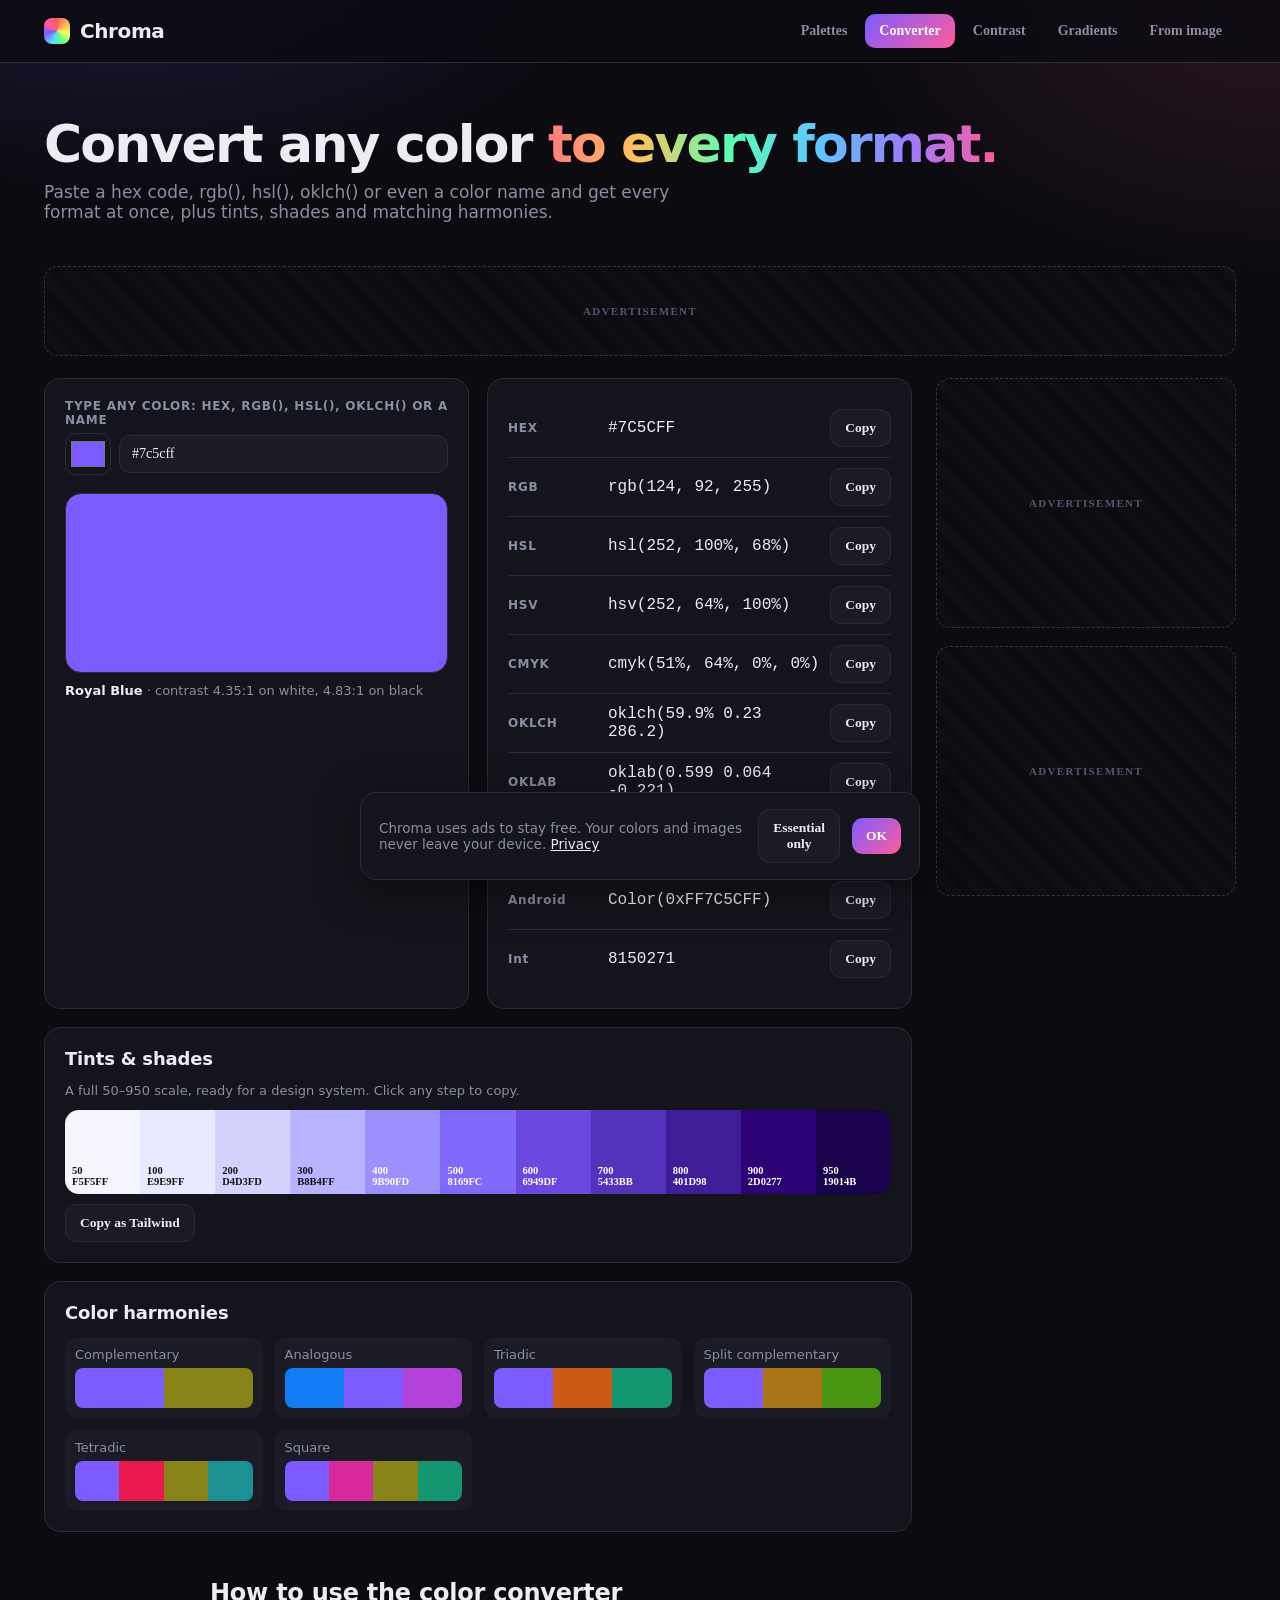
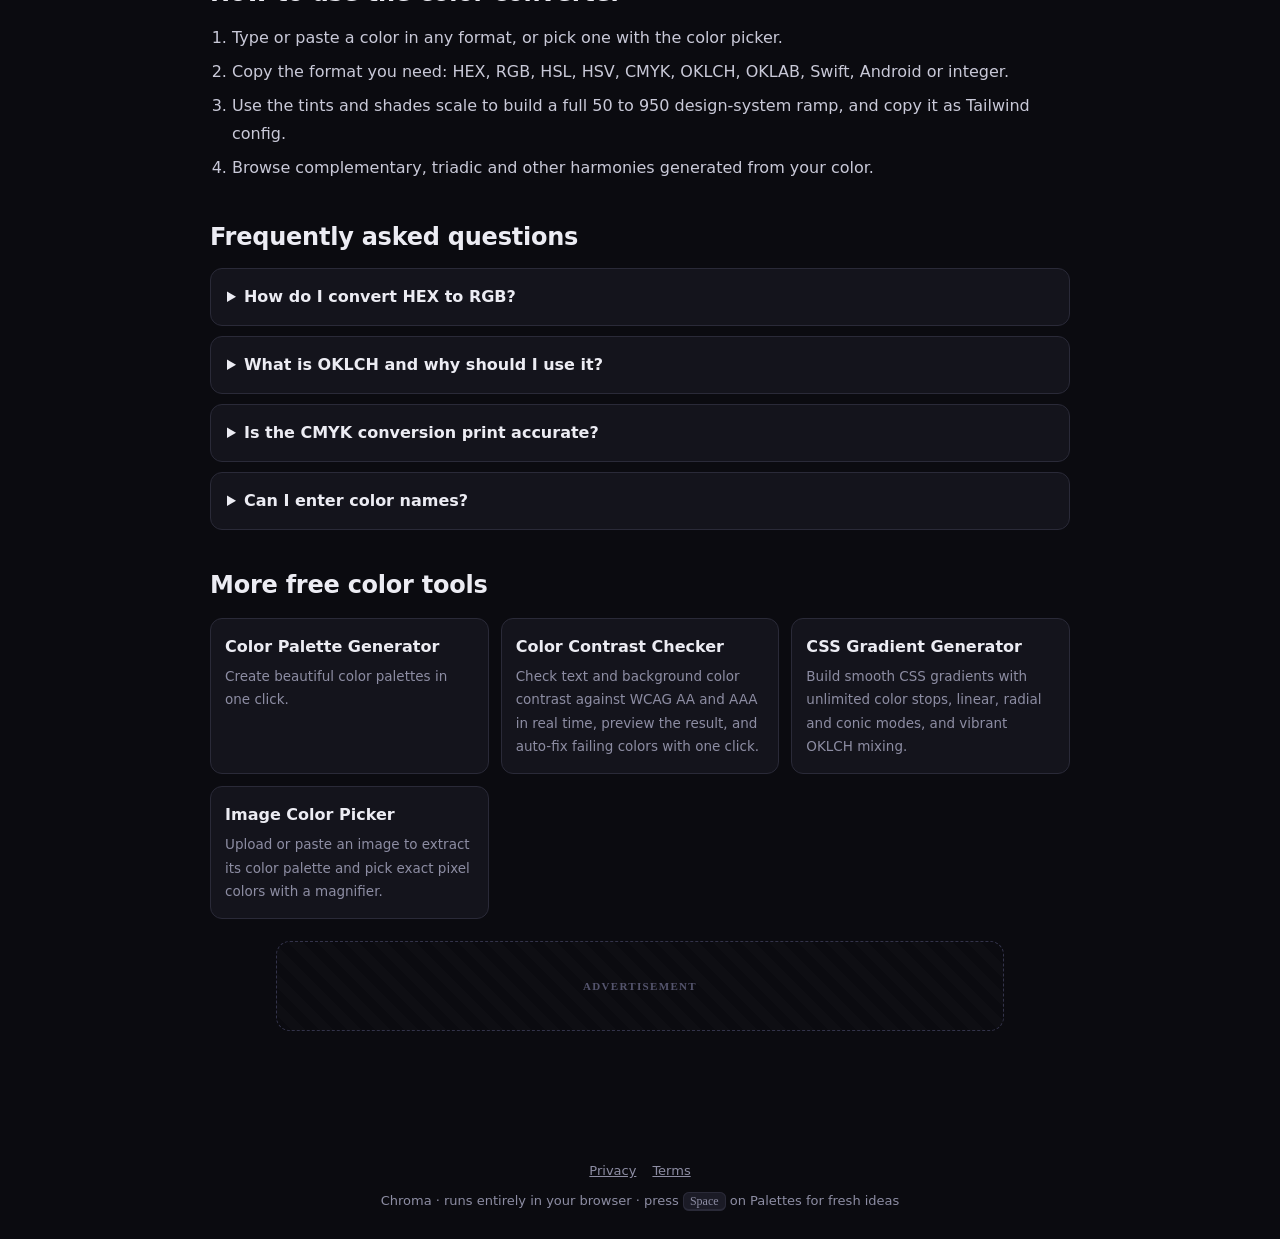
==== color-converter/index.html @ aaef17f2 "Initial commit: static site ready for GitHub Pages" ====
<!DOCTYPE html>
<html lang="en">
<head>
<meta charset="UTF-8">
<meta http-equiv="Content-Security-Policy" content="default-src 'self'; script-src 'self'; style-src 'self' 'unsafe-inline' https://fonts.googleapis.com; font-src https://fonts.gstatic.com; img-src 'self' data: blob:; connect-src 'self'; object-src 'none'; base-uri 'self'; form-action 'none'; upgrade-insecure-requests">
<meta name="referrer" content="strict-origin-when-cross-origin">
<meta name="viewport" content="width=device-width, initial-scale=1.0">
<title>Color Converter: HEX to RGB, HSL, CMYK &amp; OKLCH | Chroma</title>
<meta name="description" content="Convert any color between HEX, RGB, HSL, HSV, CMYK, OKLCH, Swift and Android formats instantly. Get a full 50 to 950 shade scale and color harmonies. Free.">
<meta name="theme-color" content="#0b0b10">
<link rel="canonical" href="https://cinch2108.github.io/chroma/color-converter/">
<link rel="icon" href="data:image/svg+xml,%3Csvg xmlns='http://www.w3.org/2000/svg' viewBox='0 0 32 32'%3E%3Cdefs%3E%3ClinearGradient id='g' x1='0' y1='0' x2='1' y2='1'%3E%3Cstop offset='0' stop-color='%23ff5c5c'/%3E%3Cstop offset='.5' stop-color='%237c5cff'/%3E%3Cstop offset='1' stop-color='%235cd6ff'/%3E%3C/linearGradient%3E%3C/defs%3E%3Crect width='32' height='32' rx='9' fill='url(%23g)'/%3E%3C/svg%3E">
<meta property="og:type" content="website">
<meta property="og:title" content="Color Converter: HEX to RGB, HSL, CMYK &amp; OKLCH | Chroma">
<meta property="og:description" content="Convert any color between HEX, RGB, HSL, HSV, CMYK, OKLCH, Swift and Android formats instantly. Get a full 50 to 950 shade scale and color harmonies. Free.">
<meta property="og:url" content="https://cinch2108.github.io/chroma/color-converter/">
<meta name="twitter:card" content="summary_large_image">
<script type="application/ld+json">{"@context":"https://schema.org","@type":"WebApplication","name":"Chroma","applicationCategory":"DesignApplication","operatingSystem":"Any","offers":{"@type":"Offer","price":"0","priceCurrency":"USD"},"description":"Free color palette generator, contrast checker, gradient maker, color converter and image color picker."}</script>

<link rel="preconnect" href="https://fonts.googleapis.com">
<link href="https://fonts.googleapis.com/css2?family=Inter:wght@400;500;600;700;800&family=JetBrains+Mono:wght@400;500&display=swap" rel="stylesheet">
<link rel="stylesheet" href="../styles.css">
<script type="application/ld+json">{"@context": "https://schema.org", "@type": "FAQPage", "mainEntity": [{"@type": "Question", "name": "How do I convert HEX to RGB?", "acceptedAnswer": {"@type": "Answer", "text": "Paste the hex code (for example #7C5CFF) into the box. The RGB value appears instantly, as rgb(124, 92, 255) in this case, along with every other format."}}, {"@type": "Question", "name": "What is OKLCH and why should I use it?", "acceptedAnswer": {"@type": "Answer", "text": "OKLCH is a modern CSS color format based on how people see color. Changing its lightness keeps hue and saturation looking consistent, which makes it ideal for design systems and accessible palettes."}}, {"@type": "Question", "name": "Is the CMYK conversion print accurate?", "acceptedAnswer": {"@type": "Answer", "text": "It is a standard mathematical conversion, which is right for quick reference. For professional print work, confirm the values with your printer\u2019s color profile."}}, {"@type": "Question", "name": "Can I enter color names?", "acceptedAnswer": {"@type": "Answer", "text": "Yes. Common CSS names like coral, teal or rebeccapurple work, and Chroma also tells you the closest human-friendly name for any color."}}]}</script>
<script type="application/ld+json">{"@context": "https://schema.org", "@type": "BreadcrumbList", "itemListElement": [{"@type": "ListItem", "position": 1, "name": "Chroma", "item": "https://cinch2108.github.io/chroma/"}, {"@type": "ListItem", "position": 2, "name": "Converter", "item": "https://cinch2108.github.io/chroma/color-converter/"}]}</script>
</head>
<body data-view="convert">
<header><div class="nav">
  <a class="logo" href="../" style="color:inherit;text-decoration:none"><i></i>Chroma</a>
  <nav class="tabs" id="tabs"><a class="tab" data-v="palette" href="../">Palettes</a><a class="tab active" data-v="convert" href="../color-converter/">Converter</a><a class="tab" data-v="contrast" href="../contrast-checker/">Contrast</a><a class="tab" data-v="gradient" href="../gradient-generator/">Gradients</a><a class="tab" data-v="image" href="../image-color-picker/">From image</a></nav>
</div></header>

<main>
<section class="hero">
  <h1>Convert any color <span>to every format.</span></h1>
  <p>Paste a hex code, rgb(), hsl(), oklch() or even a color name and get every format at once, plus tints, shades and matching harmonies.</p>
</section>
<!-- AD SLOT: top leaderboard 970x90 (responsive). Paste ad unit inside. -->
<div class="ad ad-leader" id="ad-top" data-ad-slot="top" aria-label="Advertisement"></div>
<div class="layout"><div class="content">

<!-- PALETTE -->
<section class="view" id="v-palette">
  <div class="row">
    <button class="btn primary" id="gen">Generate</button>
    <span class="hint">or press <kbd>Space</kbd></span>
    <select id="mode">
      <option value="auto">Smart random</option><option value="analogous">Analogous</option>
      <option value="complementary">Complementary</option><option value="split">Split complementary</option>
      <option value="triadic">Triadic</option><option value="tetradic">Tetradic</option>
      <option value="mono">Monochrome</option><option value="pastel">Pastel</option>
      <option value="vivid">Vivid</option><option value="earth">Earthy</option><option value="dark">Dark UI</option>
    </select>
    <select id="count"><option>3</option><option>4</option><option selected>5</option><option>6</option><option>7</option><option>8</option><option>10</option></select>
    <div style="margin-left:auto" class="row">
      <button class="btn" id="undo">↶ Undo</button>
      <button class="btn" id="save">♥ Save</button>
      <button class="btn" id="share">🔗 Share</button>
      <button class="btn" id="savepng">⬇ PNG</button>
    </div>
  </div>
  <div class="palette" id="palette"></div>
  <div class="grid2 mt">
    <div class="card">
      <div class="row" style="justify-content:space-between"><h2 style="margin:0">Export</h2>
        <select id="expfmt"><option value="css">CSS variables</option><option value="scss">SCSS</option><option value="tw">Tailwind config</option><option value="json">JSON</option><option value="array">Array</option><option value="svg">SVG</option></select></div>
      <pre class="code mt2" id="export"></pre>
      <button class="btn mt2" id="copyexp">Copy code</button>
    </div>
    <div class="card">
      <h2>How it looks with color blindness</h2>
      <p class="hint">About 1 in 12 men see color differently. Check your palette still works.</p>
      <div class="cbsim" id="cbsim"></div>
    </div>
  </div>
  <div class="card mt"><h2>Your saved palettes</h2><p class="hint" style="margin:-8px 0 12px">Stored only in this browser. Click one to open it.</p><div class="savedgrid" id="saved"></div></div>
</section>

<!-- CONVERTER -->
<section class="view active" id="v-convert">
  <div class="grid2">
    <div class="card">
      <label class="lbl">Type any color: hex, rgb(), hsl(), oklch() or a name</label>
      <div class="colorfield"><input type="color" id="cvpick" value="#7c5cff"><input type="text" id="cvin" value="#7c5cff" spellcheck="false"></div>
      <div class="bigswatch mt" id="cvsw"></div>
      <div class="mt2 hint" id="cvname"></div>
    </div>
    <div class="card" id="fmts"></div>
  </div>
  <div class="card mt">
    <h2>Tints &amp; shades</h2><p class="hint">A full 50–950 scale, ready for a design system. Click any step to copy.</p>
    <div class="scale" id="scale"></div>
    <button class="btn mt2" id="copyscale">Copy as Tailwind</button>
  </div>
  <div class="card mt">
    <h2>Color harmonies</h2>
    <div class="harm" id="harm"></div>
  </div>
</section>

<!-- CONTRAST -->
<section class="view" id="v-contrast">
  <div class="grid2">
    <div class="card">
      <label class="lbl">Text color</label>
      <div class="colorfield"><input type="color" id="fgp" value="#ffffff"><input type="text" id="fgt" value="#ffffff"></div>
      <label class="lbl mt">Background color</label>
      <div class="colorfield"><input type="color" id="bgp" value="#7c5cff"><input type="text" id="bgt" value="#7c5cff"></div>
      <div class="row mt2"><button class="btn" id="swap">⇅ Swap</button><button class="btn" id="fix">✨ Fix contrast for me</button></div>
      <div class="mt"><div class="hint">Contrast ratio</div><div class="ratio" id="ratio">-</div><div class="hint" id="verdict"></div></div>
      <div class="badges" id="badges"></div>
    </div>
    <div class="preview" id="preview">
      <h3>The quick brown fox</h3>
      <p>Readable color isn't just nice, it's the law in a lot of places. WCAG asks for 4.5:1 for body text and 3:1 for large text and icons.</p>
      <small>Small print like captions and footnotes needs the most contrast.</small>
      <span class="pbtn">Button label</span>
    </div>
  </div>
</section>

<!-- GRADIENT -->
<section class="view" id="v-gradient">
  <div class="gprev" id="gprev"></div>
  <div class="grid2 mt">
    <div class="card">
      <div class="row">
        <select id="gtype"><option value="linear">Linear</option><option value="radial">Radial</option><option value="conic">Conic</option></select>
        <button class="btn" id="grand">🎲 Random</button>
        <button class="btn" id="grev">⇄ Reverse</button>
      </div>
      <div class="gbar" id="gbar" title="Click to add a stop"></div>
      <p class="hint">Click the bar to add a stop, drag to move, double-click a stop to remove it.</p>
      <div class="row mt2">
        <div class="colorfield"><input type="color" id="gstopc"><input type="text" id="gstopt" style="width:110px"></div>
        <div style="flex:1;min-width:140px"><label class="lbl" id="anglbl">Angle 90°</label><input type="range" id="gangle" min="0" max="360" value="90"></div>
      </div>
      <label class="lbl mt">Smooth mixing</label>
      <select id="ginterp"><option value="srgb">Standard (sRGB)</option><option value="oklch" selected>Vibrant (OKLCH, no muddy middle)</option></select>
    </div>
    <div class="card">
      <h2>CSS</h2><pre class="code" id="gcss"></pre>
      <div class="row mt2"><button class="btn" id="gcopy">Copy CSS</button><button class="btn" id="gpng">⬇ Download wallpaper</button></div>
      <h2 class="mt">Presets</h2><div class="presets" id="presets"></div>
    </div>
  </div>
</section>

<!-- IMAGE -->
<section class="view" id="v-image">
  <div class="drop" id="drop"><div style="font-size:34px">🖼️</div><h2 style="margin:8px 0 4px">Drop an image, paste one, or click to upload</h2><p class="hint">We'll extract its palette. Hover the image to pick any exact pixel.</p><input type="file" id="file" accept="image/*" hidden></div>
  <div class="grid2">
    <div class="imgwrap" id="imgwrap"><canvas id="cv"></canvas></div>
    <div id="imgout" style="display:none" class="card mt">
      <h2>Extracted palette</h2>
      <div class="palette" id="imgpal" style="height:180px;margin-top:0"></div>
      <div class="row mt2"><label class="lbl" style="margin:0">Colors</label><input type="range" id="kcount" min="3" max="10" value="6" style="width:160px"><button class="btn" id="imgtopal">Open in palette editor</button></div>
      <h2 class="mt">Picked pixels</h2><div class="chips" id="picked"><span class="hint">Click the image to pick.</span></div>
    </div>
  </div>
</section>
</div>
<aside class="rail"><!-- AD SLOTS: sticky sidebar 300x250 x2 -->
<div class="ad ad-rect" id="ad-side-1" data-ad-slot="side-1" aria-label="Advertisement"></div><div class="ad ad-rect" id="ad-side-2" data-ad-slot="side-2" aria-label="Advertisement"></div></aside>
</div>
<article class="seo">
<h2>How to use the color converter</h2>
<ol><li>Type or paste a color in any format, or pick one with the color picker.</li><li>Copy the format you need: HEX, RGB, HSL, HSV, CMYK, OKLCH, OKLAB, Swift, Android or integer.</li><li>Use the tints and shades scale to build a full 50 to 950 design-system ramp, and copy it as Tailwind config.</li><li>Browse complementary, triadic and other harmonies generated from your color.</li></ol>
<h2>Frequently asked questions</h2>
<details><summary>How do I convert HEX to RGB?</summary><p>Paste the hex code (for example #7C5CFF) into the box. The RGB value appears instantly, as rgb(124, 92, 255) in this case, along with every other format.</p></details><details><summary>What is OKLCH and why should I use it?</summary><p>OKLCH is a modern CSS color format based on how people see color. Changing its lightness keeps hue and saturation looking consistent, which makes it ideal for design systems and accessible palettes.</p></details><details><summary>Is the CMYK conversion print accurate?</summary><p>It is a standard mathematical conversion, which is right for quick reference. For professional print work, confirm the values with your printer’s color profile.</p></details><details><summary>Can I enter color names?</summary><p>Yes. Common CSS names like coral, teal or rebeccapurple work, and Chroma also tells you the closest human-friendly name for any color.</p></details>
<h2>More free color tools</h2>
<div class="toollinks"><a href="../">Color Palette Generator<span>Create beautiful color palettes in one click.</span></a><a href="../contrast-checker/">Color Contrast Checker<span>Check text and background color contrast against WCAG AA and AAA in real time, preview the result, and auto-fix failing colors with one click.</span></a><a href="../gradient-generator/">CSS Gradient Generator<span>Build smooth CSS gradients with unlimited color stops, linear, radial and conic modes, and vibrant OKLCH mixing.</span></a><a href="../image-color-picker/">Image Color Picker<span>Upload or paste an image to extract its color palette and pick exact pixel colors with a magnifier.</span></a></div>
</article>
<!-- AD SLOT: footer 728x90 -->
<div class="ad ad-foot" id="ad-foot" data-ad-slot="foot" aria-label="Advertisement"></div>
</main>
<div class="loupe" id="loupe"></div>
<div class="toast" id="toast"></div>
<div class="consent" id="consent"><span>Chroma uses ads to stay free. Your colors and images never leave your device. <a href="../privacy.html">Privacy</a></span><button class="btn" id="c-no">Essential only</button><button class="btn primary" id="c-yes">OK</button></div>
<footer><div class="footlinks"><a href="../privacy.html">Privacy</a><a href="../terms.html">Terms</a></div><br>Chroma · runs entirely in your browser · press <kbd>Space</kbd> on Palettes for fresh ideas</footer>

<script src="../app.js" defer></script>
</body>
</html>
---- styles.css ----
:root{
  --bg:#0b0b10;--panel:#14141c;--panel2:#1b1b26;--line:#2a2a38;--text:#ececf3;--muted:#8d8da3;
  --accent:#7c5cff;--accent2:#ff5c9d;--radius:16px;
}
*{box-sizing:border-box;margin:0;padding:0}
html{scroll-behavior:smooth}
body{font-family:Inter,system-ui,sans-serif;background:var(--bg);color:var(--text);min-height:100vh;-webkit-font-smoothing:antialiased}
body::before{content:"";position:fixed;inset:0;pointer-events:none;z-index:-1;
  background:radial-gradient(900px 500px at 10% -10%,rgba(124,92,255,.18),transparent 60%),radial-gradient(800px 500px at 100% 0%,rgba(255,92,157,.12),transparent 60%)}
.mono{font-family:"JetBrains Mono",monospace}
header{position:sticky;top:0;z-index:50;backdrop-filter:blur(14px);background:rgba(11,11,16,.72);border-bottom:1px solid var(--line)}
.nav{max-width:1240px;margin:auto;display:flex;align-items:center;gap:22px;padding:14px 24px}
.logo{display:flex;align-items:center;gap:10px;font-weight:800;font-size:20px;letter-spacing:-.02em}
.logo i{width:26px;height:26px;border-radius:8px;background:conic-gradient(from 0deg,#ff5c5c,#ffb35c,#f5ff5c,#5cff8d,#5cd6ff,#7c5cff,#ff5c9d,#ff5c5c);display:block}
.tabs{display:flex;gap:4px;flex-wrap:wrap;margin-left:auto}
.tab{background:none;border:0;color:var(--muted);font:600 14px Inter;padding:9px 14px;border-radius:10px;cursor:pointer;transition:.15s}
.tab:hover{color:var(--text);background:var(--panel2)}
.tab.active{color:#fff;background:linear-gradient(135deg,var(--accent),var(--accent2))}
main{max-width:1240px;margin:auto;padding:28px 24px 80px}
.hero{padding:26px 0 22px}
.hero h1{font-size:clamp(30px,4.4vw,52px);font-weight:800;letter-spacing:-.035em;line-height:1.05}
.hero h1 span{background:linear-gradient(90deg,#ff7a7a,#ffc35c,#5cffb0,#5cc8ff,#9a7cff,#ff5c9d);-webkit-background-clip:text;background-clip:text;color:transparent}
.hero p{color:var(--muted);margin-top:10px;font-size:17px;max-width:640px}
.view{display:none;animation:fade .3s ease}
.view.active{display:block}
@keyframes fade{from{opacity:0;transform:translateY(6px)}to{opacity:1;transform:none}}
.card{background:var(--panel);border:1px solid var(--line);border-radius:var(--radius);padding:20px}
.row{display:flex;gap:12px;align-items:center;flex-wrap:wrap}
.grid2{display:grid;grid-template-columns:1fr 1fr;gap:18px}
@media(max-width:860px){.grid2{grid-template-columns:1fr}.tabs{margin-left:0}.nav{flex-wrap:wrap}}
.btn{background:var(--panel2);border:1px solid var(--line);color:var(--text);font:600 13.5px Inter;padding:10px 14px;border-radius:11px;cursor:pointer;transition:.15s;display:inline-flex;align-items:center;gap:7px}
.btn:hover{border-color:#44445a;background:#222230}
.btn.primary{background:linear-gradient(135deg,var(--accent),var(--accent2));border:0;color:#fff}
.btn.primary:hover{filter:brightness(1.1)}
select,input[type=text],input[type=number]{background:var(--panel2);border:1px solid var(--line);color:var(--text);font:500 14px Inter;padding:10px 12px;border-radius:11px;outline:none}
select:focus,input:focus{border-color:var(--accent)}
input[type=range]{accent-color:var(--accent);width:100%}
label.lbl{font-size:12px;color:var(--muted);font-weight:600;text-transform:uppercase;letter-spacing:.06em;display:block;margin-bottom:6px}
h2{font-size:18px;font-weight:700;margin-bottom:14px;letter-spacing:-.01em}
.hint{color:var(--muted);font-size:13px}
kbd{background:var(--panel2);border:1px solid var(--line);border-bottom-width:2px;border-radius:6px;padding:1px 6px;font:500 12px "JetBrains Mono"}

/* palette */
.palette{display:flex;height:min(62vh,560px);border-radius:20px;overflow:hidden;border:1px solid var(--line);margin-top:16px}
.sw{flex:1;position:relative;display:flex;flex-direction:column;justify-content:flex-end;align-items:center;padding:22px 8px;transition:flex .25s}
.sw:hover{flex:1.25}
.sw .hex{font:700 clamp(15px,1.7vw,22px) "JetBrains Mono";letter-spacing:.02em;cursor:pointer}
.sw .name{font-size:12.5px;opacity:.75;margin-top:4px;text-align:center}
.sw .tools{display:flex;flex-direction:column;gap:6px;margin-bottom:auto;opacity:0;transition:.2s}
.sw:hover .tools,.sw.locked .tools{opacity:1}
.sw .ic{width:38px;height:38px;border-radius:10px;border:0;background:rgba(255,255,255,.14);color:inherit;cursor:pointer;font-size:16px;display:grid;place-items:center;backdrop-filter:blur(4px)}
.sw .ic:hover{background:rgba(255,255,255,.28)}
.sw.dark .ic{background:rgba(0,0,0,.1)}.sw.dark .ic:hover{background:rgba(0,0,0,.2)}
.sw input[type=color]{position:absolute;opacity:0;pointer-events:none;width:0;height:0}
@media(max-width:700px){.palette{flex-direction:column;height:auto}.sw{min-height:96px;flex-direction:row;justify-content:space-between;padding:12px 16px}.sw .tools{flex-direction:row;margin:0;opacity:1;order:2}}
.cbsim{display:grid;grid-template-columns:repeat(auto-fit,minmax(200px,1fr));gap:12px;margin-top:14px}
.cbsim .strip{display:flex;height:44px;border-radius:10px;overflow:hidden;margin-top:6px}
.cbsim .strip div{flex:1}
pre.code{background:#0e0e15;border:1px solid var(--line);border-radius:12px;padding:14px;font:13px/1.6 "JetBrains Mono";overflow:auto;white-space:pre;color:#cfcfe0;max-height:260px}

/* converter */
.bigswatch{height:180px;border-radius:16px;border:1px solid var(--line);position:relative;overflow:hidden}
.fmt{display:grid;grid-template-columns:90px 1fr auto;gap:10px;align-items:center;padding:10px 0;border-bottom:1px solid var(--line)}
.fmt:last-child{border:0}
.fmt b{color:var(--muted);font-size:12px;letter-spacing:.06em}
.scale{display:grid;grid-template-columns:repeat(11,1fr);border-radius:14px;overflow:hidden;margin-top:12px}
.scale div{height:84px;display:flex;flex-direction:column;justify-content:flex-end;padding:7px;font:600 10.5px "JetBrains Mono";cursor:pointer;transition:transform .15s}
.scale div:hover{transform:scaleY(1.06)}
@media(max-width:700px){.scale{grid-template-columns:repeat(4,1fr)}}
.harm{display:grid;grid-template-columns:repeat(auto-fit,minmax(160px,1fr));gap:12px}
.harm .h{background:var(--panel2);border-radius:12px;padding:10px}
.harm .h .strip{display:flex;height:40px;border-radius:8px;overflow:hidden;margin-top:6px}
.harm .h .strip div{flex:1;cursor:pointer}

/* contrast */
.preview{border-radius:16px;padding:30px;border:1px solid var(--line);min-height:250px}
.preview h3{font-size:34px;font-weight:800;letter-spacing:-.02em}
.preview p{margin-top:10px;font-size:16px;line-height:1.6}
.preview small{display:block;margin-top:10px;font-size:13px}
.preview .pbtn{display:inline-block;margin-top:16px;padding:10px 18px;border-radius:10px;font-weight:700;border:2px solid currentColor}
.ratio{font-size:64px;font-weight:800;letter-spacing:-.04em;line-height:1}
.badges{display:grid;grid-template-columns:1fr 1fr;gap:8px;margin-top:14px}
.badge{padding:10px 12px;border-radius:10px;background:var(--panel2);display:flex;justify-content:space-between;font-size:13.5px;font-weight:600}
.pass{color:#5cffa0}.fail{color:#ff6b7f}
.colorfield{display:flex;gap:8px;align-items:center}
.colorfield input[type=color]{width:46px;height:42px;border:1px solid var(--line);border-radius:11px;background:none;cursor:pointer;padding:3px}
.colorfield input[type=text]{flex:1;font-family:"JetBrains Mono"}

/* gradient */
.gprev{height:300px;border-radius:20px;border:1px solid var(--line)}
.gbar{height:34px;border-radius:10px;position:relative;margin:18px 0 8px;cursor:copy;border:1px solid var(--line)}
.stop{position:absolute;top:-6px;width:20px;height:46px;transform:translateX(-50%);border-radius:7px;border:3px solid #fff;box-shadow:0 2px 8px rgba(0,0,0,.5);cursor:grab}
.stop.sel{outline:2px solid var(--accent);outline-offset:2px}
.presets{display:grid;grid-template-columns:repeat(auto-fill,minmax(70px,1fr));gap:8px}
.presets div{height:48px;border-radius:10px;cursor:pointer;border:1px solid var(--line);transition:transform .15s}
.presets div:hover{transform:scale(1.06)}

/* image */
.drop{border:2px dashed #3a3a50;border-radius:18px;padding:44px;text-align:center;cursor:pointer;transition:.2s}
.drop:hover,.drop.over{border-color:var(--accent);background:rgba(124,92,255,.06)}
.imgwrap{position:relative;margin-top:14px;display:none}
.imgwrap canvas{max-width:100%;border-radius:14px;cursor:crosshair;display:block}
.loupe{position:fixed;width:90px;height:90px;border-radius:50%;border:3px solid #fff;pointer-events:none;box-shadow:0 4px 18px rgba(0,0,0,.5);display:none;z-index:99}
.chips{display:flex;flex-wrap:wrap;gap:8px}
.chip{display:flex;align-items:center;gap:8px;background:var(--panel2);border:1px solid var(--line);border-radius:10px;padding:6px 10px 6px 6px;cursor:pointer;font:500 13px "JetBrains Mono"}
.chip i{width:26px;height:26px;border-radius:7px;display:block}
.toast{position:fixed;bottom:26px;left:50%;transform:translateX(-50%) translateY(30px);background:#fff;color:#111;font-weight:700;padding:11px 18px;border-radius:12px;opacity:0;transition:.25s;z-index:100;font-size:14px}
.toast.show{opacity:1;transform:translateX(-50%)}
footer{text-align:center;color:var(--muted);font-size:13px;padding:30px}
.mt{margin-top:18px}.mt2{margin-top:10px}

.sp{position:relative;cursor:pointer}.sp .strip{display:flex;height:46px;border-radius:10px;overflow:hidden;transition:transform .15s}.sp:hover .strip{transform:translateY(-2px)}.sp .strip div{flex:1}
.ic2{position:absolute;top:-7px;right:-7px;width:22px;height:22px;border-radius:50%;border:1px solid var(--line);background:var(--panel2);color:var(--muted);cursor:pointer;font-size:11px;opacity:0}.sp:hover .ic2{opacity:1}
.savedgrid{display:grid;grid-template-columns:repeat(auto-fill,minmax(170px,1fr));gap:14px}
/* ad slots: fixed sizes so ads never shift the layout */
.ad:empty::before{content:"Advertisement"}
.ad{display:flex;align-items:center;justify-content:center;border:1px dashed #33334a;border-radius:14px;color:#55556e;font:600 11px Inter;letter-spacing:.12em;text-transform:uppercase;background:repeating-linear-gradient(45deg,transparent 0 10px,rgba(255,255,255,.015) 10px 20px);margin:22px auto;overflow:hidden}
.ad-leader{width:100%;max-width:970px;height:90px}
.ad-rect{width:300px;height:250px;margin:0 auto}
.ad-foot{width:100%;max-width:728px;height:90px}
.layout{display:grid;grid-template-columns:minmax(0,1fr) 300px;gap:24px}
.rail{position:sticky;top:84px;align-self:start;display:flex;flex-direction:column;gap:18px}
.rail .ad{margin:0}
@media(max-width:1100px){.layout{grid-template-columns:1fr}.rail{position:static;flex-direction:row;flex-wrap:wrap;justify-content:center}}
.footlinks a{color:var(--muted);margin:0 8px}
.consent{position:fixed;left:20px;right:20px;bottom:20px;max-width:560px;margin:auto;background:var(--panel);border:1px solid var(--line);border-radius:16px;padding:16px 18px;display:none;gap:12px;align-items:center;z-index:120;box-shadow:0 10px 40px rgba(0,0,0,.5);font-size:13.5px;color:var(--muted)}
.consent.show{display:flex}.consent a{color:var(--text)}

.ad-leader{max-width:100%}@media(max-width:760px){.ad-leader,.ad-foot{max-width:320px;height:100px}}

a.tab{text-decoration:none;display:inline-block}
.seo{max-width:860px;margin:40px auto 0;line-height:1.75;color:#c9c9d8}
.seo h2{font-size:24px;color:var(--text);margin:34px 0 10px}.seo h3{font-size:17px;color:var(--text);margin:20px 0 6px}
.seo ol,.seo ul{padding-left:22px}.seo li{margin:6px 0}
.seo details{background:var(--panel);border:1px solid var(--line);border-radius:12px;padding:14px 16px;margin:10px 0}
.seo summary{cursor:pointer;font-weight:700;color:var(--text)}
.toollinks{display:grid;grid-template-columns:repeat(auto-fit,minmax(220px,1fr));gap:12px;margin-top:12px}
.toollinks a{display:block;background:var(--panel);border:1px solid var(--line);border-radius:12px;padding:14px;color:var(--text);text-decoration:none;font-weight:700}
.toollinks a span{display:block;font-weight:400;color:var(--muted);font-size:13.5px;margin-top:4px}
.toollinks a:hover{border-color:var(--accent)}
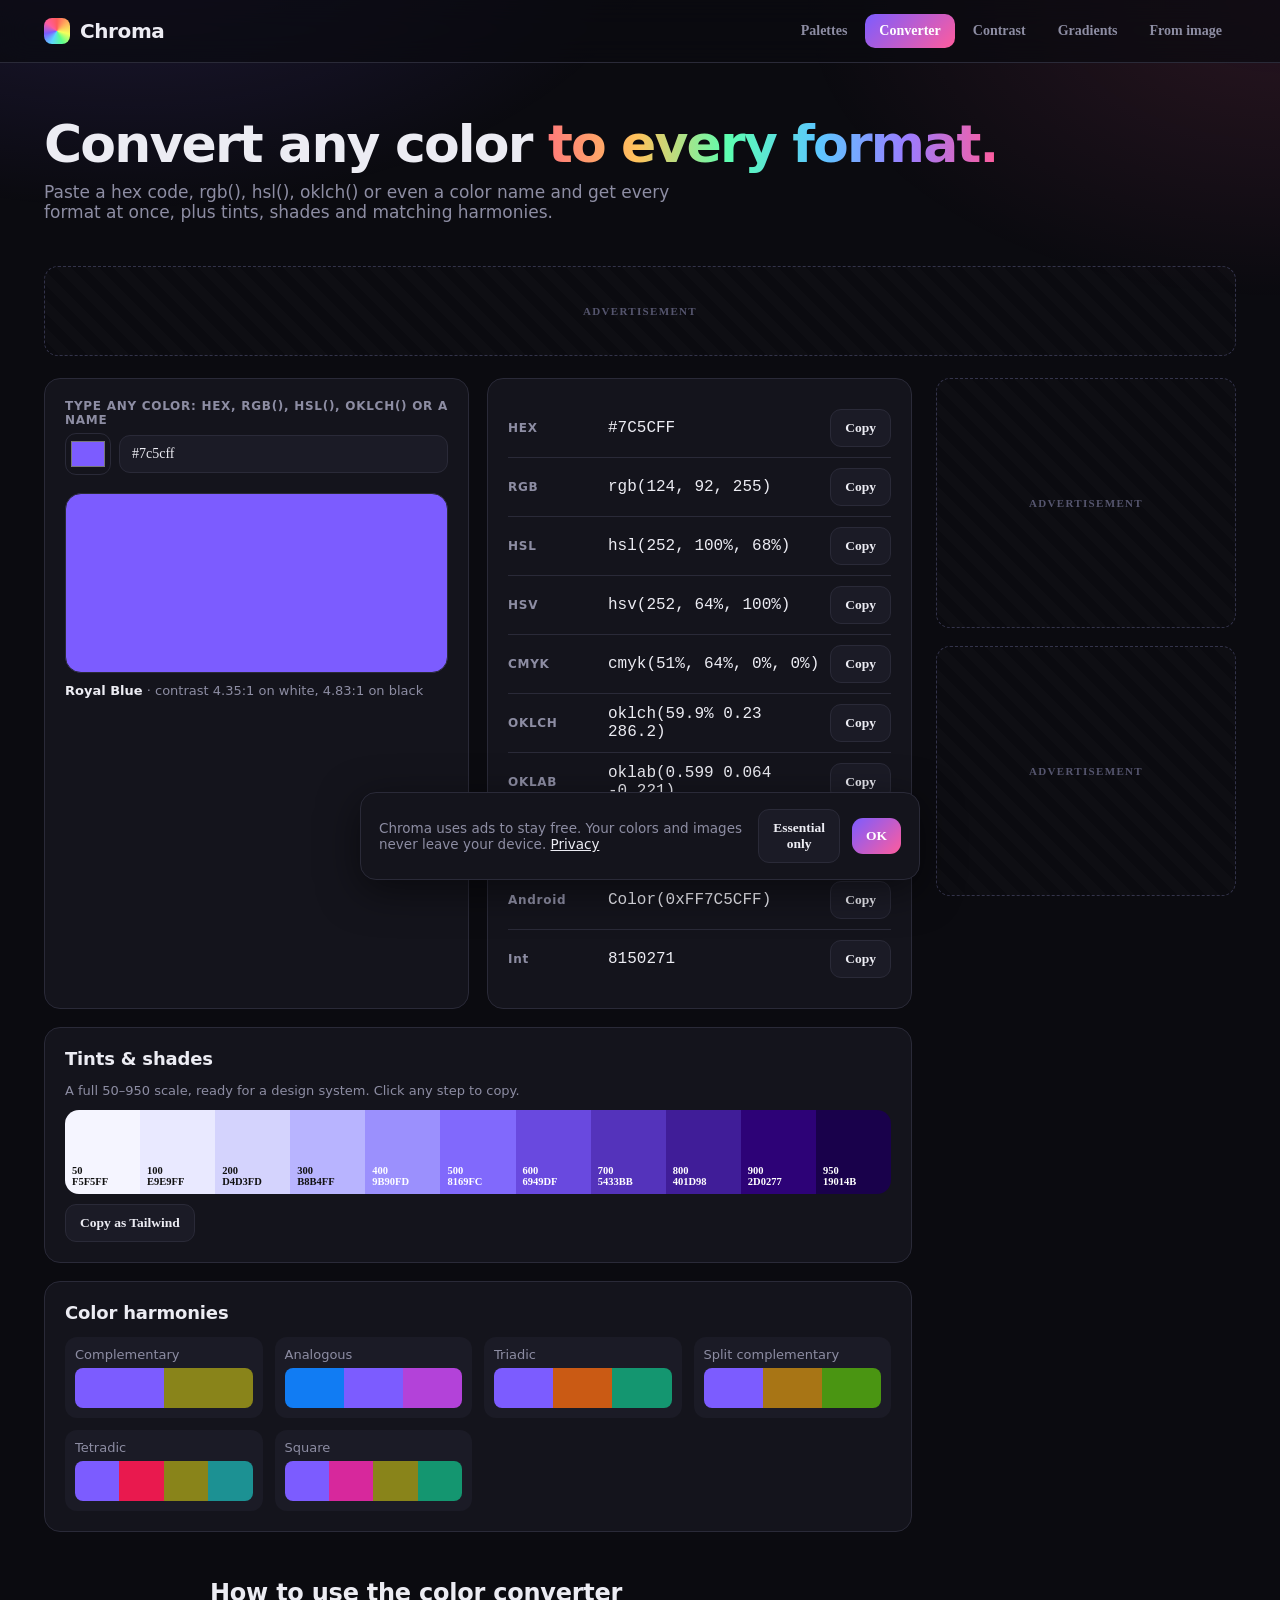
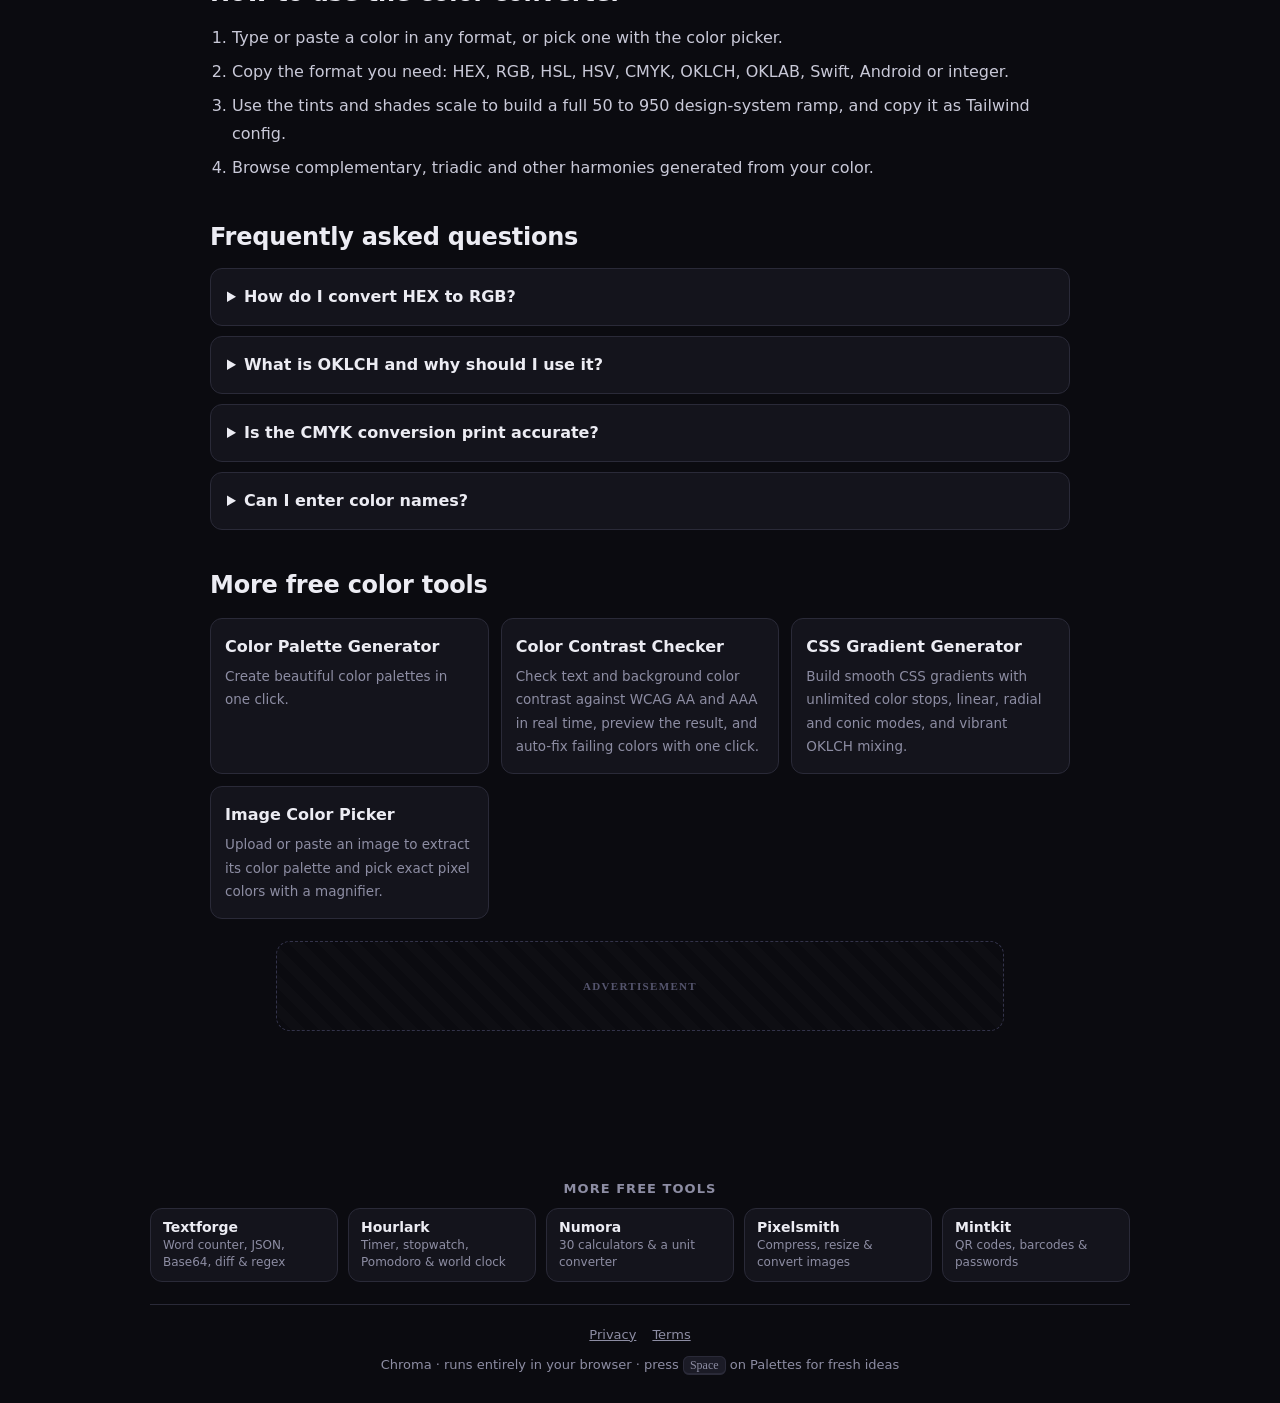
==== commit 73caf54a: "Add 'More free tools' team footer to every page" ====
--- a/color-converter/index.html
+++ b/color-converter/index.html
@@ -176,7 +176,7 @@
 <div class="loupe" id="loupe"></div>
 <div class="toast" id="toast"></div>
 <div class="consent" id="consent"><span>Chroma uses ads to stay free. Your colors and images never leave your device. <a href="../privacy.html">Privacy</a></span><button class="btn" id="c-no">Essential only</button><button class="btn primary" id="c-yes">OK</button></div>
-<footer><div class="footlinks"><a href="../privacy.html">Privacy</a><a href="../terms.html">Terms</a></div><br>Chroma · runs entirely in your browser · press <kbd>Space</kbd> on Palettes for fresh ideas</footer>
+<footer><!--team--><nav class="more-tools" aria-label="More free tools"><h2>More free tools</h2><ul><li><a href="https://cinch2108.github.io/textforge/" rel="noopener">Textforge</a><span>Word counter, JSON, Base64, diff &amp; regex</span></li><li><a href="https://cinch2108.github.io/hourlark/" rel="noopener">Hourlark</a><span>Timer, stopwatch, Pomodoro &amp; world clock</span></li><li><a href="https://cinch2108.github.io/numora/" rel="noopener">Numora</a><span>30 calculators &amp; a unit converter</span></li><li><a href="https://cinch2108.github.io/pixelsmith/" rel="noopener">Pixelsmith</a><span>Compress, resize &amp; convert images</span></li><li><a href="https://cinch2108.github.io/mintkit/" rel="noopener">Mintkit</a><span>QR codes, barcodes &amp; passwords</span></li></ul></nav><!--/team--><div class="footlinks"><a href="../privacy.html">Privacy</a><a href="../terms.html">Terms</a></div><br>Chroma · runs entirely in your browser · press <kbd>Space</kbd> on Palettes for fresh ideas</footer>
 
 <script src="../app.js" defer></script>
 </body>
--- a/styles.css
+++ b/styles.css
@@ -138,3 +138,4 @@
 .toollinks a{display:block;background:var(--panel);border:1px solid var(--line);border-radius:12px;padding:14px;color:var(--text);text-decoration:none;font-weight:700}
 .toollinks a span{display:block;font-weight:400;color:var(--muted);font-size:13.5px;margin-top:4px}
 .toollinks a:hover{border-color:var(--accent)}
+.more-tools{max-width:980px;margin:0 auto 22px;padding:18px 0 22px;border-bottom:1px solid var(--line)}.more-tools h2{font-size:13px;font-weight:700;letter-spacing:.08em;text-transform:uppercase;color:var(--muted);margin:0 0 12px}.more-tools ul{list-style:none;margin:0;padding:0;display:grid;grid-template-columns:repeat(auto-fit,minmax(170px,1fr));gap:10px;text-align:left}.more-tools li{background:var(--panel);border:1px solid var(--line);border-radius:12px;padding:10px 12px;transition:border-color .15s}.more-tools li:hover,.more-tools li:focus-within{border-color:var(--accent)}.more-tools a{display:block;color:var(--text);font-weight:700;text-decoration:none;font-size:14px}.more-tools a:hover{text-decoration:underline}.more-tools span{display:block;color:var(--muted);font-size:12px;margin-top:2px;line-height:1.4}
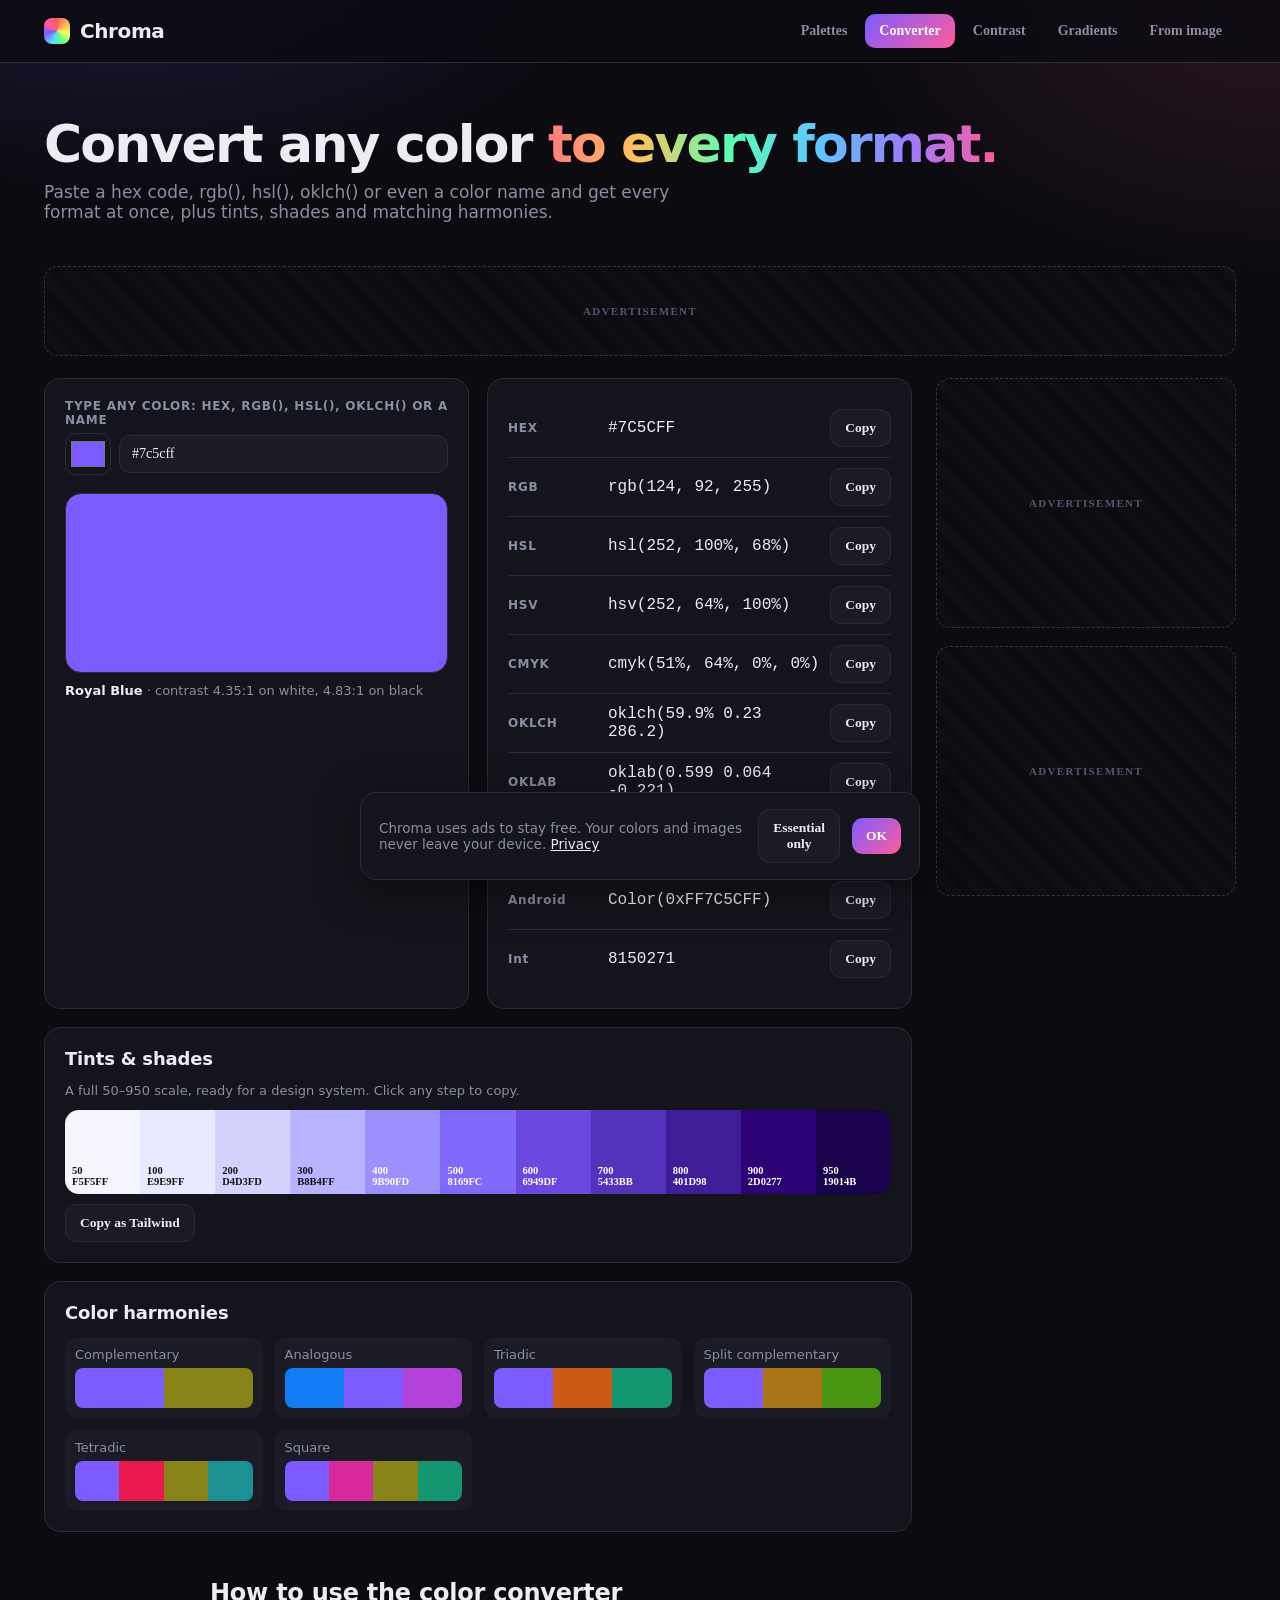
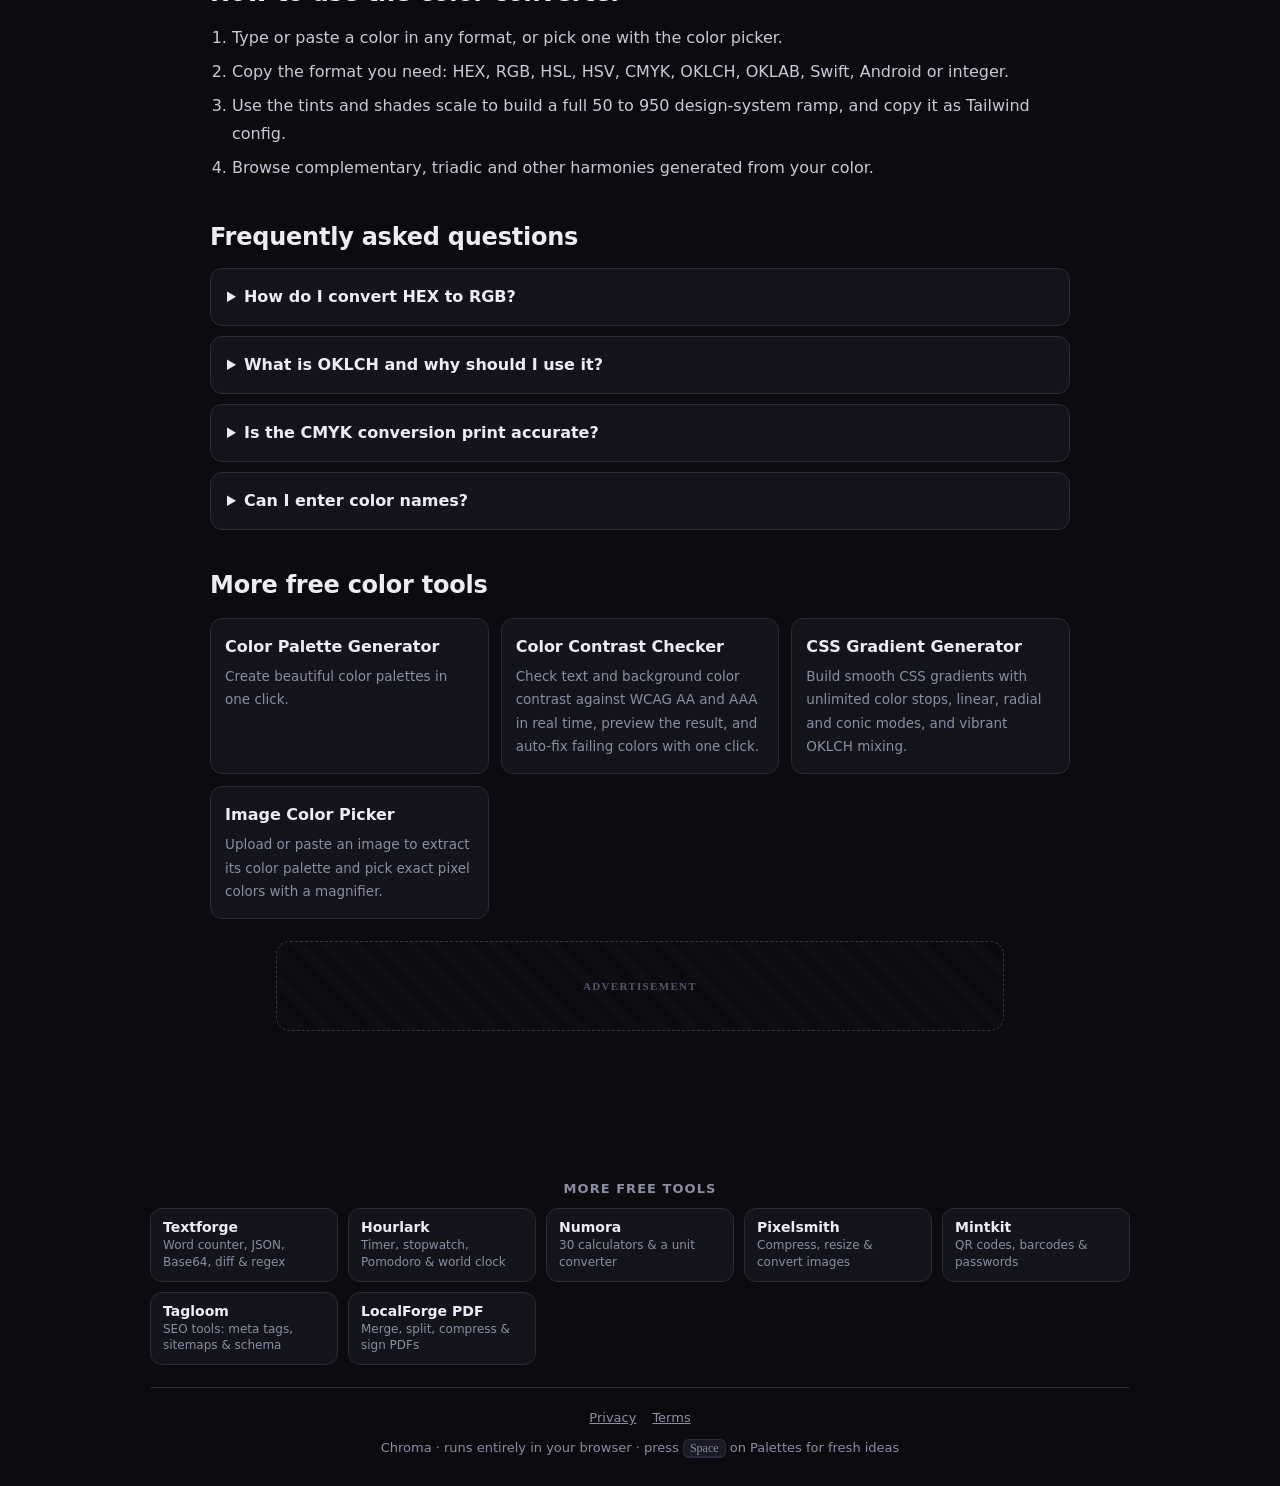
==== commit 1d27a44d: "Footer: add Tagloom and LocalForge PDF" ====
--- a/color-converter/index.html
+++ b/color-converter/index.html
@@ -176,7 +176,7 @@
 <div class="loupe" id="loupe"></div>
 <div class="toast" id="toast"></div>
 <div class="consent" id="consent"><span>Chroma uses ads to stay free. Your colors and images never leave your device. <a href="../privacy.html">Privacy</a></span><button class="btn" id="c-no">Essential only</button><button class="btn primary" id="c-yes">OK</button></div>
-<footer><!--team--><nav class="more-tools" aria-label="More free tools"><h2>More free tools</h2><ul><li><a href="https://cinch2108.github.io/textforge/" rel="noopener">Textforge</a><span>Word counter, JSON, Base64, diff &amp; regex</span></li><li><a href="https://cinch2108.github.io/hourlark/" rel="noopener">Hourlark</a><span>Timer, stopwatch, Pomodoro &amp; world clock</span></li><li><a href="https://cinch2108.github.io/numora/" rel="noopener">Numora</a><span>30 calculators &amp; a unit converter</span></li><li><a href="https://cinch2108.github.io/pixelsmith/" rel="noopener">Pixelsmith</a><span>Compress, resize &amp; convert images</span></li><li><a href="https://cinch2108.github.io/mintkit/" rel="noopener">Mintkit</a><span>QR codes, barcodes &amp; passwords</span></li></ul></nav><!--/team--><div class="footlinks"><a href="../privacy.html">Privacy</a><a href="../terms.html">Terms</a></div><br>Chroma · runs entirely in your browser · press <kbd>Space</kbd> on Palettes for fresh ideas</footer>
+<footer><!--team--><nav class="more-tools" aria-label="More free tools"><h2>More free tools</h2><ul><li><a href="https://cinch2108.github.io/textforge/" rel="noopener">Textforge</a><span>Word counter, JSON, Base64, diff &amp; regex</span></li><li><a href="https://cinch2108.github.io/hourlark/" rel="noopener">Hourlark</a><span>Timer, stopwatch, Pomodoro &amp; world clock</span></li><li><a href="https://cinch2108.github.io/numora/" rel="noopener">Numora</a><span>30 calculators &amp; a unit converter</span></li><li><a href="https://cinch2108.github.io/pixelsmith/" rel="noopener">Pixelsmith</a><span>Compress, resize &amp; convert images</span></li><li><a href="https://cinch2108.github.io/mintkit/" rel="noopener">Mintkit</a><span>QR codes, barcodes &amp; passwords</span></li><li><a href="https://cinch2108.github.io/tagloom/" rel="noopener">Tagloom</a><span>SEO tools: meta tags, sitemaps &amp; schema</span></li><li><a href="https://cinch2108.github.io/" rel="noopener">LocalForge PDF</a><span>Merge, split, compress &amp; sign PDFs</span></li></ul></nav><!--/team--><div class="footlinks"><a href="../privacy.html">Privacy</a><a href="../terms.html">Terms</a></div><br>Chroma · runs entirely in your browser · press <kbd>Space</kbd> on Palettes for fresh ideas</footer>
 
 <script src="../app.js" defer></script>
 </body>
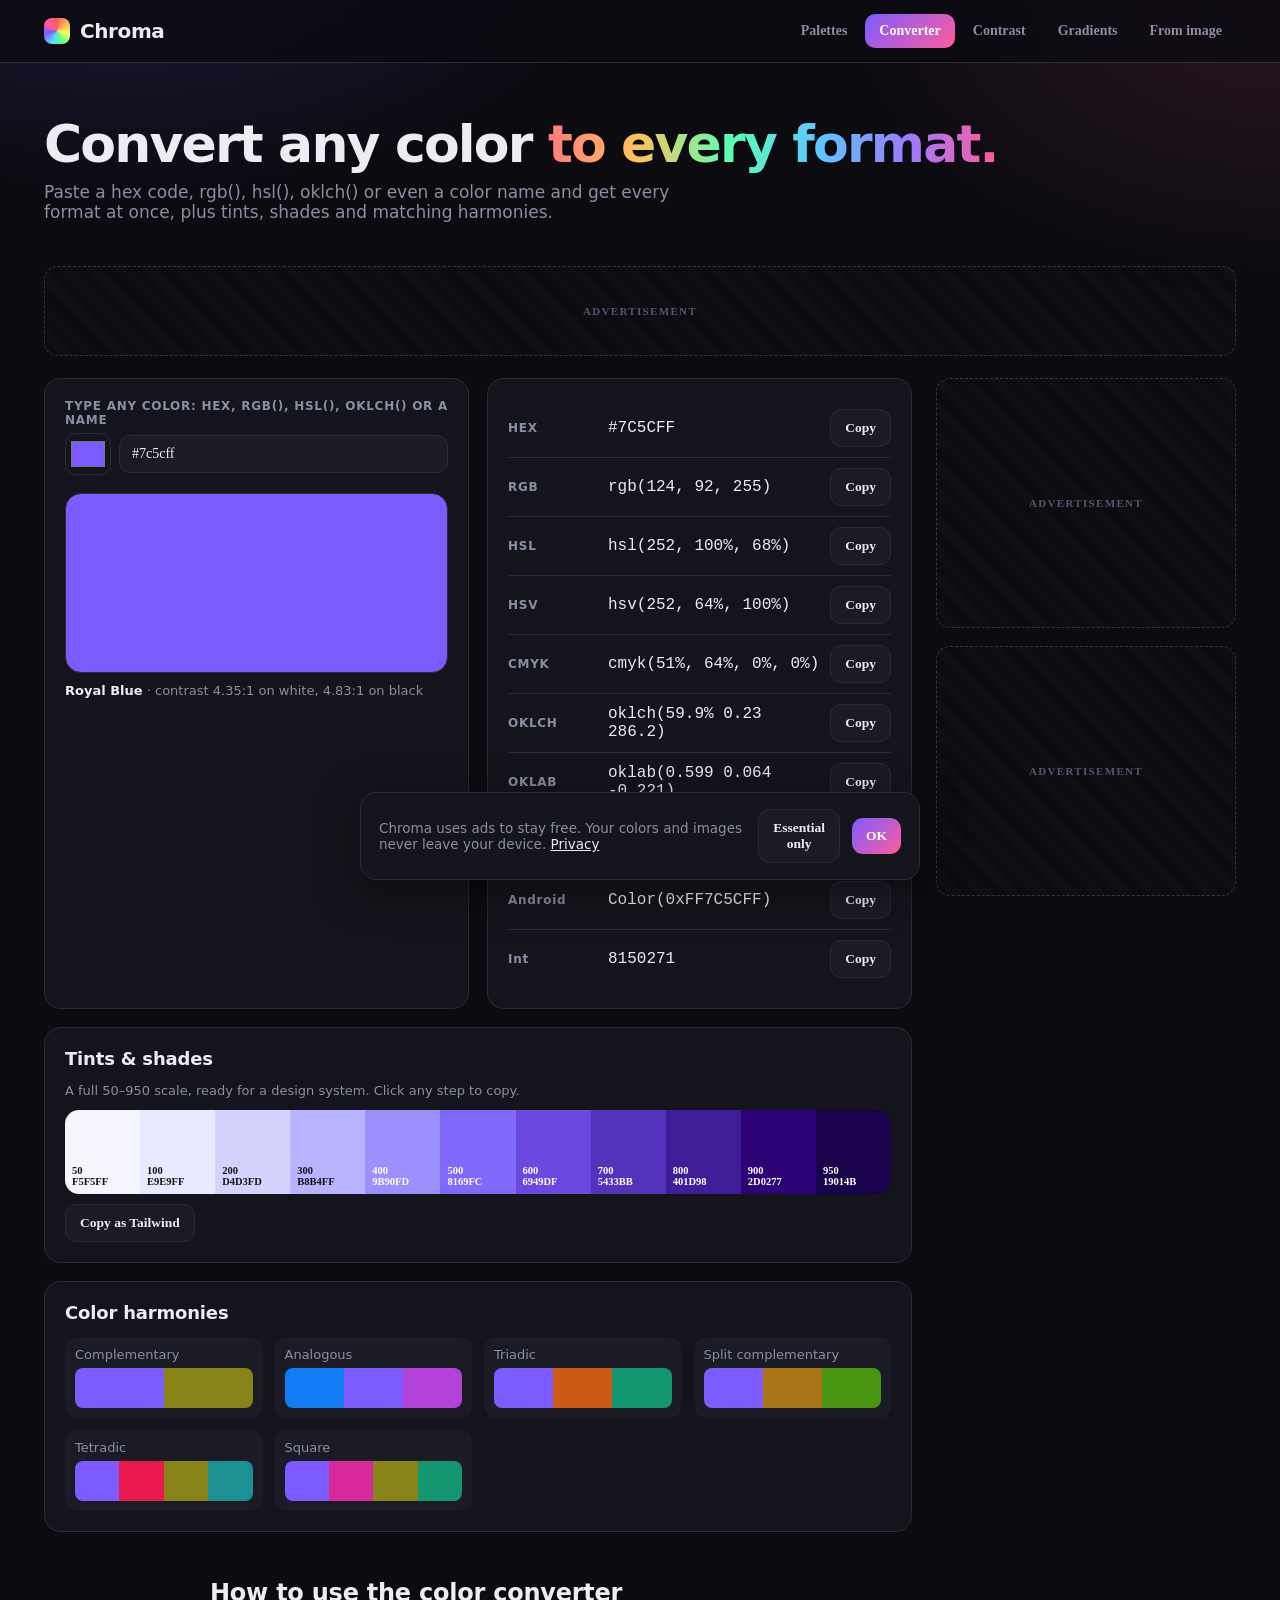
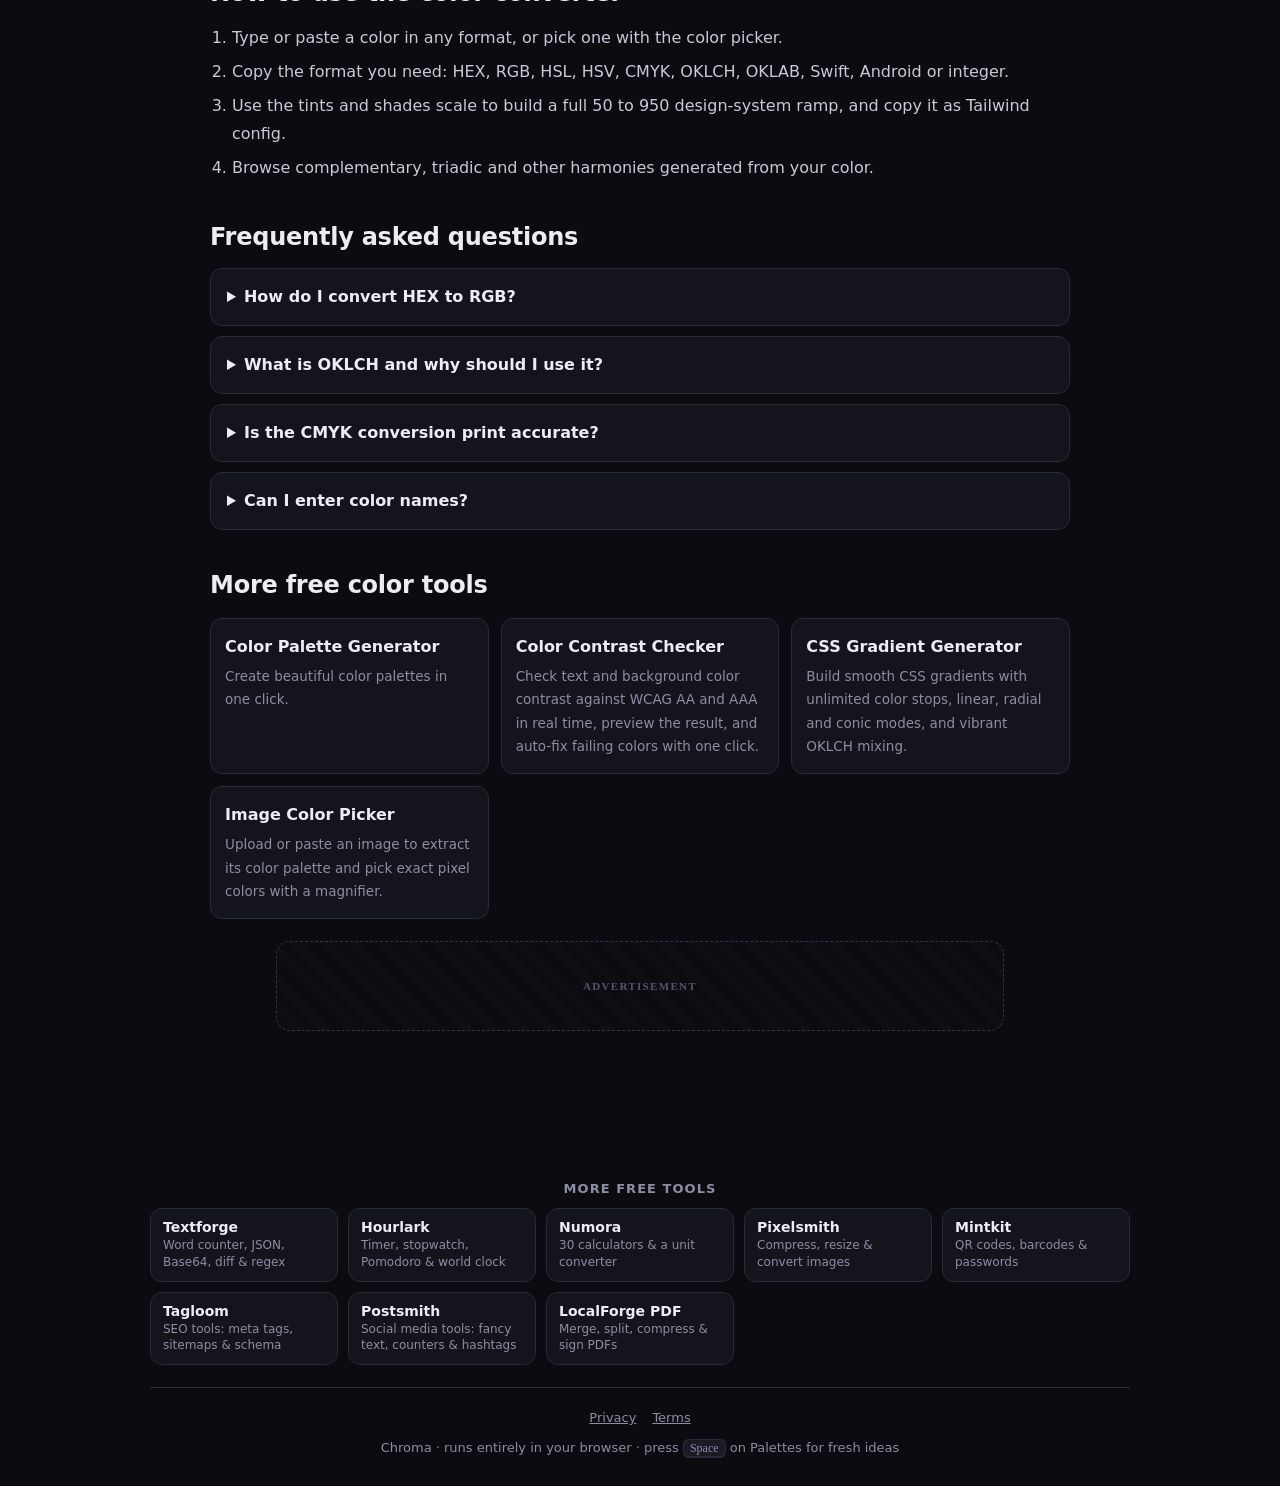
==== commit 8de9e631: "Footer: add Postsmith" ====
--- a/color-converter/index.html
+++ b/color-converter/index.html
@@ -176,7 +176,7 @@
 <div class="loupe" id="loupe"></div>
 <div class="toast" id="toast"></div>
 <div class="consent" id="consent"><span>Chroma uses ads to stay free. Your colors and images never leave your device. <a href="../privacy.html">Privacy</a></span><button class="btn" id="c-no">Essential only</button><button class="btn primary" id="c-yes">OK</button></div>
-<footer><!--team--><nav class="more-tools" aria-label="More free tools"><h2>More free tools</h2><ul><li><a href="https://cinch2108.github.io/textforge/" rel="noopener">Textforge</a><span>Word counter, JSON, Base64, diff &amp; regex</span></li><li><a href="https://cinch2108.github.io/hourlark/" rel="noopener">Hourlark</a><span>Timer, stopwatch, Pomodoro &amp; world clock</span></li><li><a href="https://cinch2108.github.io/numora/" rel="noopener">Numora</a><span>30 calculators &amp; a unit converter</span></li><li><a href="https://cinch2108.github.io/pixelsmith/" rel="noopener">Pixelsmith</a><span>Compress, resize &amp; convert images</span></li><li><a href="https://cinch2108.github.io/mintkit/" rel="noopener">Mintkit</a><span>QR codes, barcodes &amp; passwords</span></li><li><a href="https://cinch2108.github.io/tagloom/" rel="noopener">Tagloom</a><span>SEO tools: meta tags, sitemaps &amp; schema</span></li><li><a href="https://cinch2108.github.io/" rel="noopener">LocalForge PDF</a><span>Merge, split, compress &amp; sign PDFs</span></li></ul></nav><!--/team--><div class="footlinks"><a href="../privacy.html">Privacy</a><a href="../terms.html">Terms</a></div><br>Chroma · runs entirely in your browser · press <kbd>Space</kbd> on Palettes for fresh ideas</footer>
+<footer><!--team--><nav class="more-tools" aria-label="More free tools"><h2>More free tools</h2><ul><li><a href="https://cinch2108.github.io/textforge/" rel="noopener">Textforge</a><span>Word counter, JSON, Base64, diff &amp; regex</span></li><li><a href="https://cinch2108.github.io/hourlark/" rel="noopener">Hourlark</a><span>Timer, stopwatch, Pomodoro &amp; world clock</span></li><li><a href="https://cinch2108.github.io/numora/" rel="noopener">Numora</a><span>30 calculators &amp; a unit converter</span></li><li><a href="https://cinch2108.github.io/pixelsmith/" rel="noopener">Pixelsmith</a><span>Compress, resize &amp; convert images</span></li><li><a href="https://cinch2108.github.io/mintkit/" rel="noopener">Mintkit</a><span>QR codes, barcodes &amp; passwords</span></li><li><a href="https://cinch2108.github.io/tagloom/" rel="noopener">Tagloom</a><span>SEO tools: meta tags, sitemaps &amp; schema</span></li><li><a href="https://cinch2108.github.io/postsmith/" rel="noopener">Postsmith</a><span>Social media tools: fancy text, counters &amp; hashtags</span></li><li><a href="https://cinch2108.github.io/" rel="noopener">LocalForge PDF</a><span>Merge, split, compress &amp; sign PDFs</span></li></ul></nav><!--/team--><div class="footlinks"><a href="../privacy.html">Privacy</a><a href="../terms.html">Terms</a></div><br>Chroma · runs entirely in your browser · press <kbd>Space</kbd> on Palettes for fresh ideas</footer>
 
 <script src="../app.js" defer></script>
 </body>
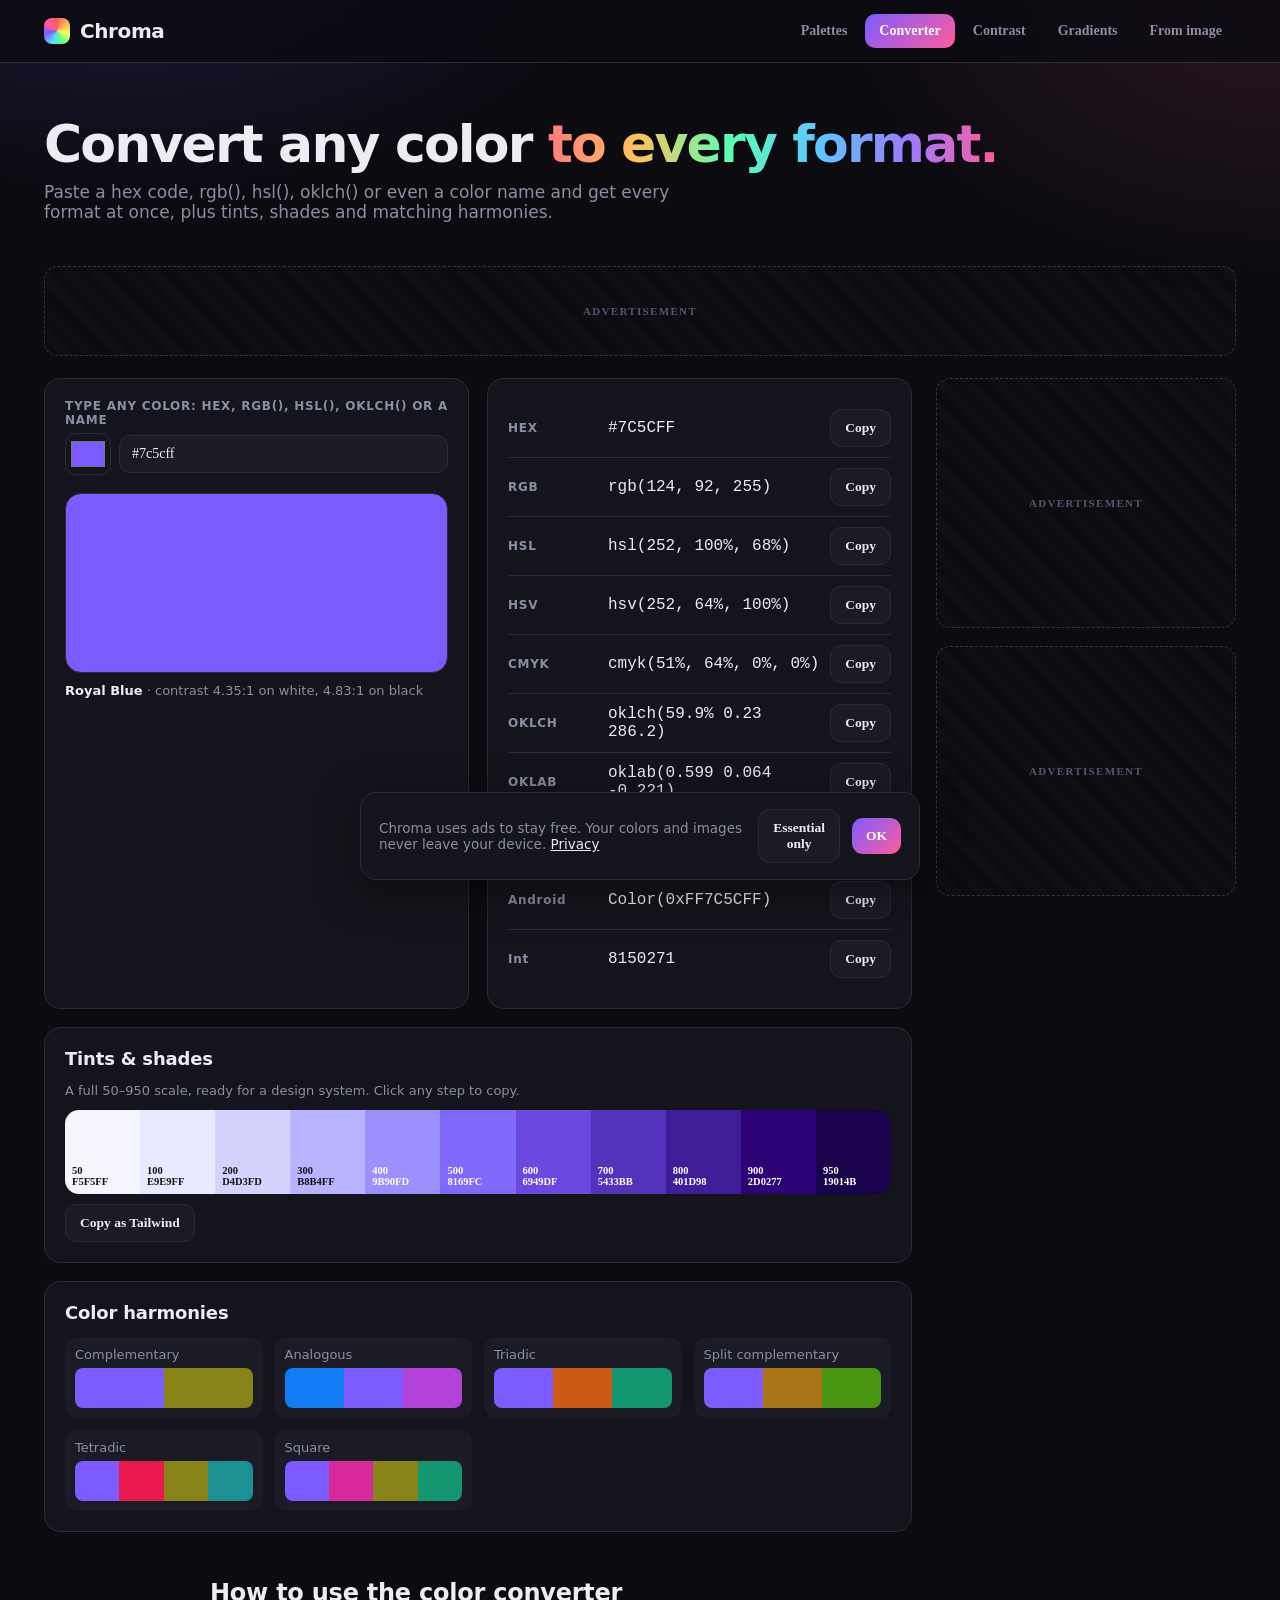
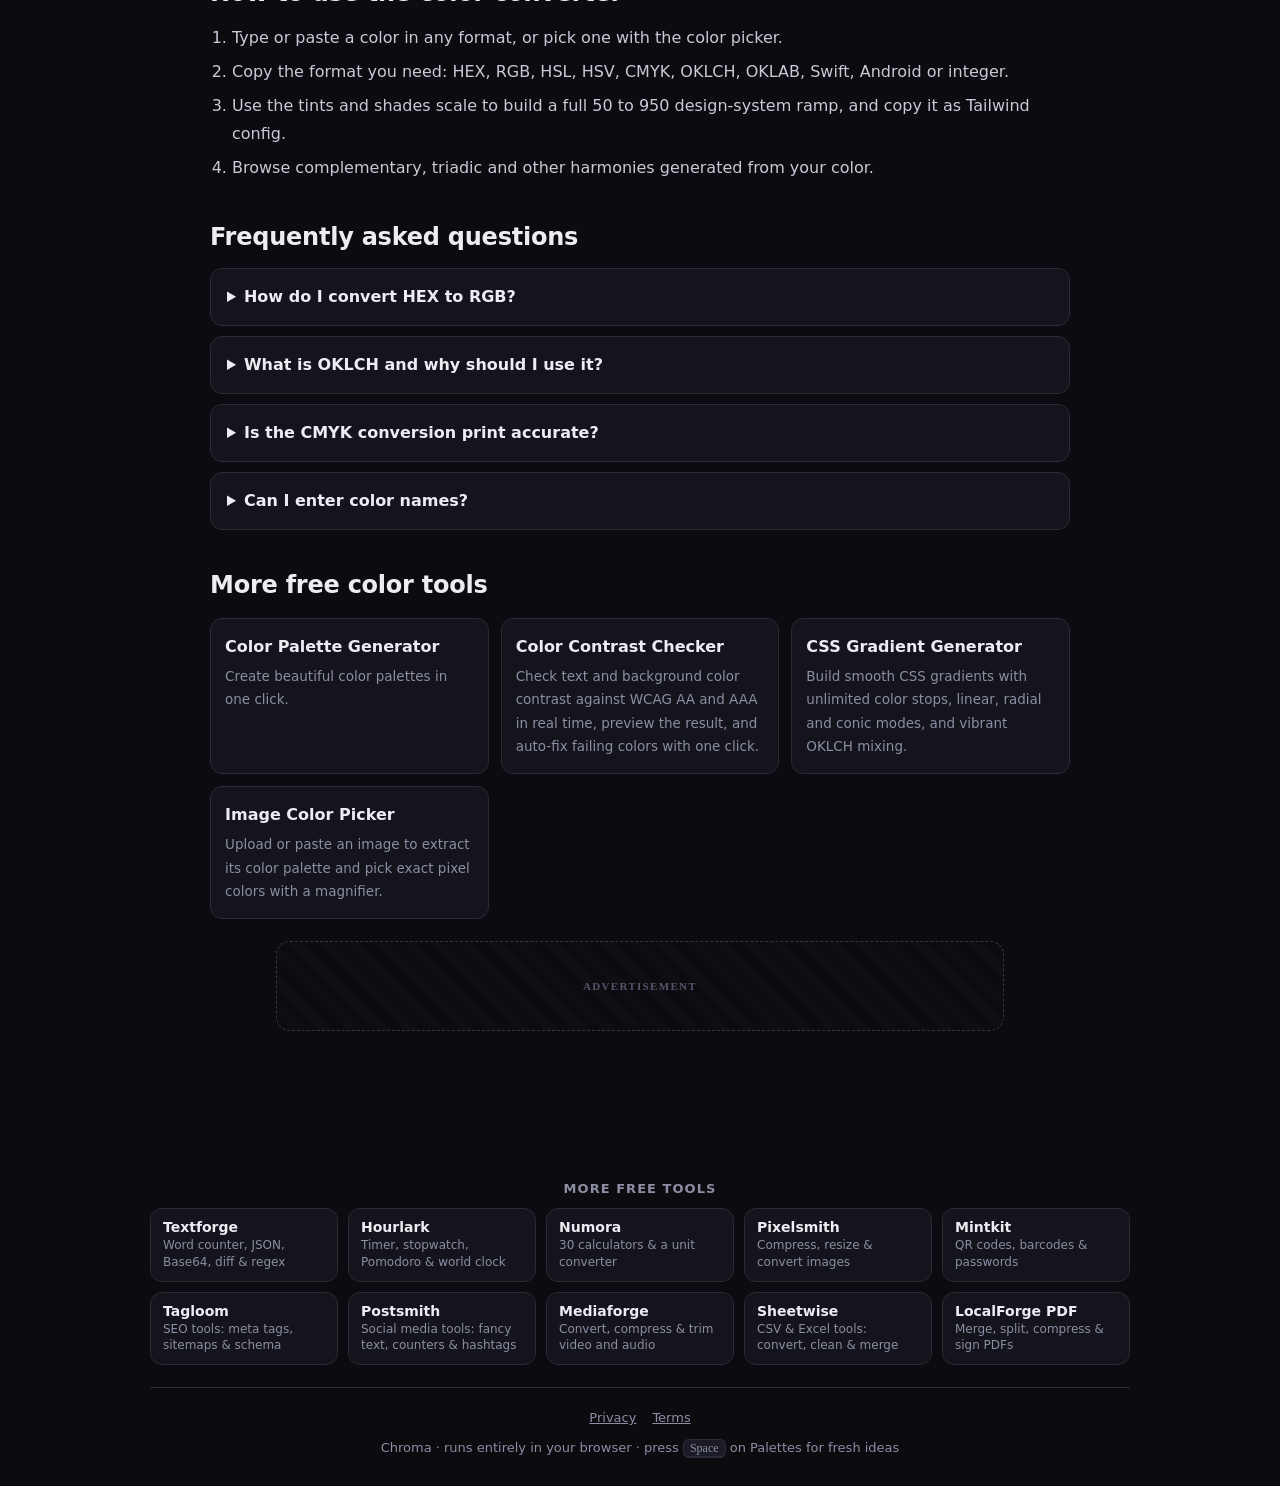
==== commit 5a325604: "Footer: add Postsmith, Mediaforge and Sheetwise" ====
--- a/color-converter/index.html
+++ b/color-converter/index.html
@@ -176,7 +176,7 @@
 <div class="loupe" id="loupe"></div>
 <div class="toast" id="toast"></div>
 <div class="consent" id="consent"><span>Chroma uses ads to stay free. Your colors and images never leave your device. <a href="../privacy.html">Privacy</a></span><button class="btn" id="c-no">Essential only</button><button class="btn primary" id="c-yes">OK</button></div>
-<footer><!--team--><nav class="more-tools" aria-label="More free tools"><h2>More free tools</h2><ul><li><a href="https://cinch2108.github.io/textforge/" rel="noopener">Textforge</a><span>Word counter, JSON, Base64, diff &amp; regex</span></li><li><a href="https://cinch2108.github.io/hourlark/" rel="noopener">Hourlark</a><span>Timer, stopwatch, Pomodoro &amp; world clock</span></li><li><a href="https://cinch2108.github.io/numora/" rel="noopener">Numora</a><span>30 calculators &amp; a unit converter</span></li><li><a href="https://cinch2108.github.io/pixelsmith/" rel="noopener">Pixelsmith</a><span>Compress, resize &amp; convert images</span></li><li><a href="https://cinch2108.github.io/mintkit/" rel="noopener">Mintkit</a><span>QR codes, barcodes &amp; passwords</span></li><li><a href="https://cinch2108.github.io/tagloom/" rel="noopener">Tagloom</a><span>SEO tools: meta tags, sitemaps &amp; schema</span></li><li><a href="https://cinch2108.github.io/postsmith/" rel="noopener">Postsmith</a><span>Social media tools: fancy text, counters &amp; hashtags</span></li><li><a href="https://cinch2108.github.io/" rel="noopener">LocalForge PDF</a><span>Merge, split, compress &amp; sign PDFs</span></li></ul></nav><!--/team--><div class="footlinks"><a href="../privacy.html">Privacy</a><a href="../terms.html">Terms</a></div><br>Chroma · runs entirely in your browser · press <kbd>Space</kbd> on Palettes for fresh ideas</footer>
+<footer><!--team--><nav class="more-tools" aria-label="More free tools"><h2>More free tools</h2><ul><li><a href="https://cinch2108.github.io/textforge/" rel="noopener">Textforge</a><span>Word counter, JSON, Base64, diff &amp; regex</span></li><li><a href="https://cinch2108.github.io/hourlark/" rel="noopener">Hourlark</a><span>Timer, stopwatch, Pomodoro &amp; world clock</span></li><li><a href="https://cinch2108.github.io/numora/" rel="noopener">Numora</a><span>30 calculators &amp; a unit converter</span></li><li><a href="https://cinch2108.github.io/pixelsmith/" rel="noopener">Pixelsmith</a><span>Compress, resize &amp; convert images</span></li><li><a href="https://cinch2108.github.io/mintkit/" rel="noopener">Mintkit</a><span>QR codes, barcodes &amp; passwords</span></li><li><a href="https://cinch2108.github.io/tagloom/" rel="noopener">Tagloom</a><span>SEO tools: meta tags, sitemaps &amp; schema</span></li><li><a href="https://cinch2108.github.io/postsmith/" rel="noopener">Postsmith</a><span>Social media tools: fancy text, counters &amp; hashtags</span></li><li><a href="https://cinch2108.github.io/mediaforge/" rel="noopener">Mediaforge</a><span>Convert, compress &amp; trim video and audio</span></li><li><a href="https://cinch2108.github.io/datakit/" rel="noopener">Sheetwise</a><span>CSV &amp; Excel tools: convert, clean &amp; merge</span></li><li><a href="https://cinch2108.github.io/" rel="noopener">LocalForge PDF</a><span>Merge, split, compress &amp; sign PDFs</span></li></ul></nav><!--/team--><div class="footlinks"><a href="../privacy.html">Privacy</a><a href="../terms.html">Terms</a></div><br>Chroma · runs entirely in your browser · press <kbd>Space</kbd> on Palettes for fresh ideas</footer>
 
 <script src="../app.js" defer></script>
 </body>
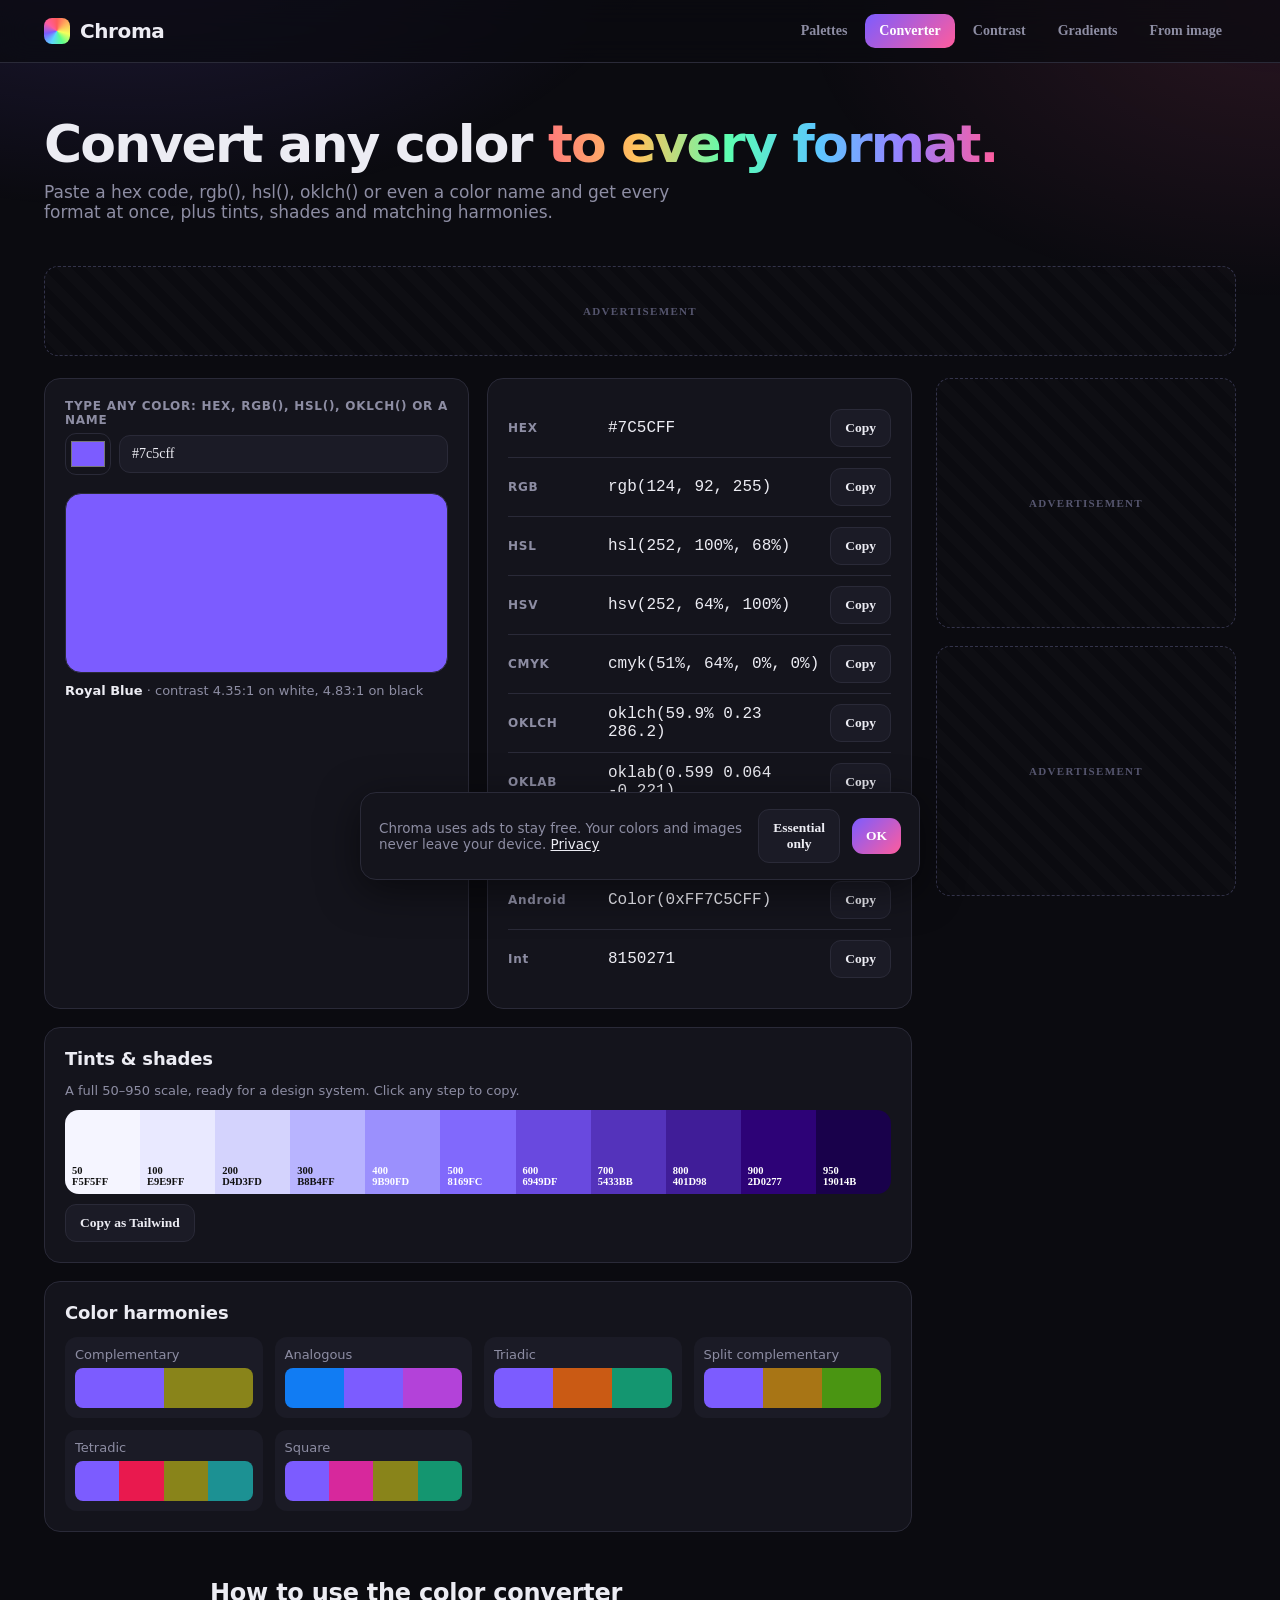
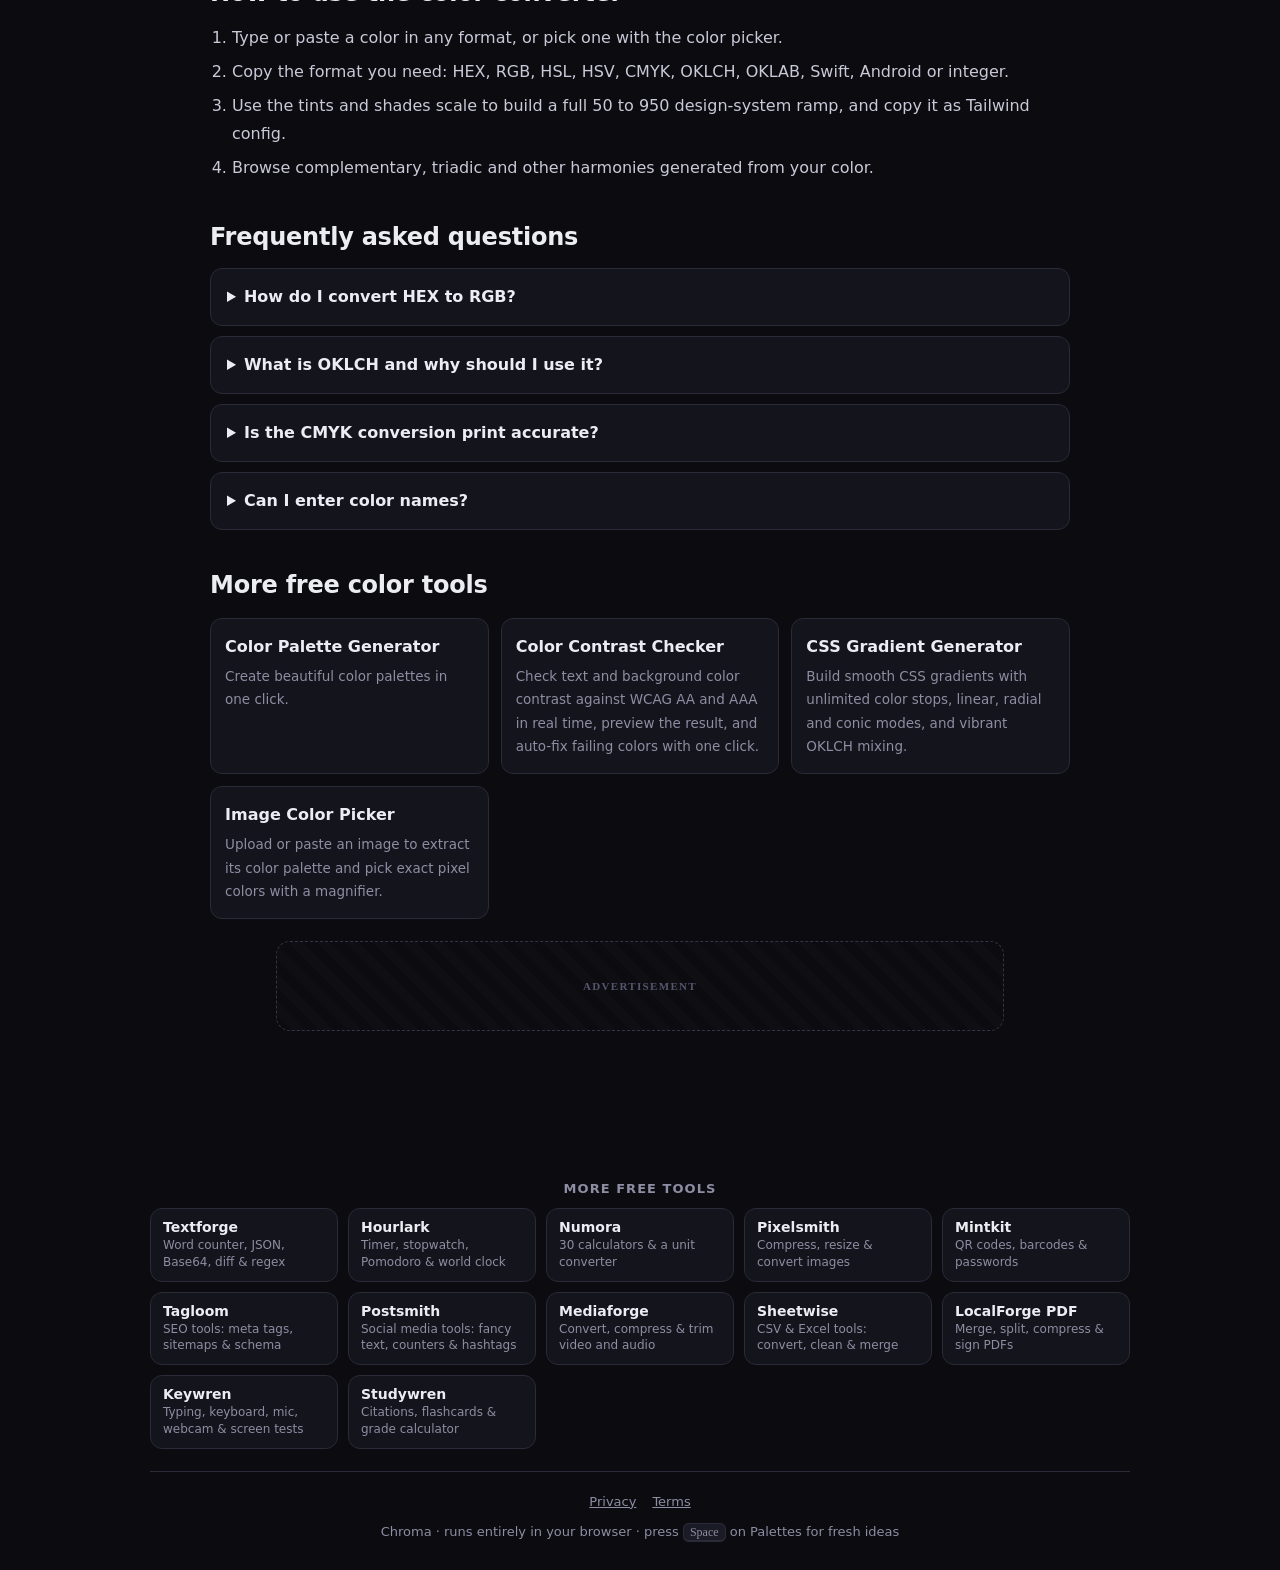
==== commit bcc09bdc: "Footer: add Keywren and Studywren to More free tools" ====
--- a/color-converter/index.html
+++ b/color-converter/index.html
@@ -176,7 +176,7 @@
 <div class="loupe" id="loupe"></div>
 <div class="toast" id="toast"></div>
 <div class="consent" id="consent"><span>Chroma uses ads to stay free. Your colors and images never leave your device. <a href="../privacy.html">Privacy</a></span><button class="btn" id="c-no">Essential only</button><button class="btn primary" id="c-yes">OK</button></div>
-<footer><!--team--><nav class="more-tools" aria-label="More free tools"><h2>More free tools</h2><ul><li><a href="https://cinch2108.github.io/textforge/" rel="noopener">Textforge</a><span>Word counter, JSON, Base64, diff &amp; regex</span></li><li><a href="https://cinch2108.github.io/hourlark/" rel="noopener">Hourlark</a><span>Timer, stopwatch, Pomodoro &amp; world clock</span></li><li><a href="https://cinch2108.github.io/numora/" rel="noopener">Numora</a><span>30 calculators &amp; a unit converter</span></li><li><a href="https://cinch2108.github.io/pixelsmith/" rel="noopener">Pixelsmith</a><span>Compress, resize &amp; convert images</span></li><li><a href="https://cinch2108.github.io/mintkit/" rel="noopener">Mintkit</a><span>QR codes, barcodes &amp; passwords</span></li><li><a href="https://cinch2108.github.io/tagloom/" rel="noopener">Tagloom</a><span>SEO tools: meta tags, sitemaps &amp; schema</span></li><li><a href="https://cinch2108.github.io/postsmith/" rel="noopener">Postsmith</a><span>Social media tools: fancy text, counters &amp; hashtags</span></li><li><a href="https://cinch2108.github.io/mediaforge/" rel="noopener">Mediaforge</a><span>Convert, compress &amp; trim video and audio</span></li><li><a href="https://cinch2108.github.io/datakit/" rel="noopener">Sheetwise</a><span>CSV &amp; Excel tools: convert, clean &amp; merge</span></li><li><a href="https://cinch2108.github.io/" rel="noopener">LocalForge PDF</a><span>Merge, split, compress &amp; sign PDFs</span></li></ul></nav><!--/team--><div class="footlinks"><a href="../privacy.html">Privacy</a><a href="../terms.html">Terms</a></div><br>Chroma · runs entirely in your browser · press <kbd>Space</kbd> on Palettes for fresh ideas</footer>
+<footer><!--team--><nav class="more-tools" aria-label="More free tools"><h2>More free tools</h2><ul><li><a href="https://cinch2108.github.io/textforge/" rel="noopener">Textforge</a><span>Word counter, JSON, Base64, diff &amp; regex</span></li><li><a href="https://cinch2108.github.io/hourlark/" rel="noopener">Hourlark</a><span>Timer, stopwatch, Pomodoro &amp; world clock</span></li><li><a href="https://cinch2108.github.io/numora/" rel="noopener">Numora</a><span>30 calculators &amp; a unit converter</span></li><li><a href="https://cinch2108.github.io/pixelsmith/" rel="noopener">Pixelsmith</a><span>Compress, resize &amp; convert images</span></li><li><a href="https://cinch2108.github.io/mintkit/" rel="noopener">Mintkit</a><span>QR codes, barcodes &amp; passwords</span></li><li><a href="https://cinch2108.github.io/tagloom/" rel="noopener">Tagloom</a><span>SEO tools: meta tags, sitemaps &amp; schema</span></li><li><a href="https://cinch2108.github.io/postsmith/" rel="noopener">Postsmith</a><span>Social media tools: fancy text, counters &amp; hashtags</span></li><li><a href="https://cinch2108.github.io/mediaforge/" rel="noopener">Mediaforge</a><span>Convert, compress &amp; trim video and audio</span></li><li><a href="https://cinch2108.github.io/datakit/" rel="noopener">Sheetwise</a><span>CSV &amp; Excel tools: convert, clean &amp; merge</span></li><li><a href="https://cinch2108.github.io/" rel="noopener">LocalForge PDF</a><span>Merge, split, compress &amp; sign PDFs</span></li><li><a href="https://cinch2108.github.io/keywren/" rel="noopener">Keywren</a><span>Typing, keyboard, mic, webcam &amp; screen tests</span></li><li><a href="https://cinch2108.github.io/studywren/" rel="noopener">Studywren</a><span>Citations, flashcards &amp; grade calculator</span></li></ul></nav><!--/team--><div class="footlinks"><a href="../privacy.html">Privacy</a><a href="../terms.html">Terms</a></div><br>Chroma · runs entirely in your browser · press <kbd>Space</kbd> on Palettes for fresh ideas</footer>
 
 <script src="../app.js" defer></script>
 </body>
